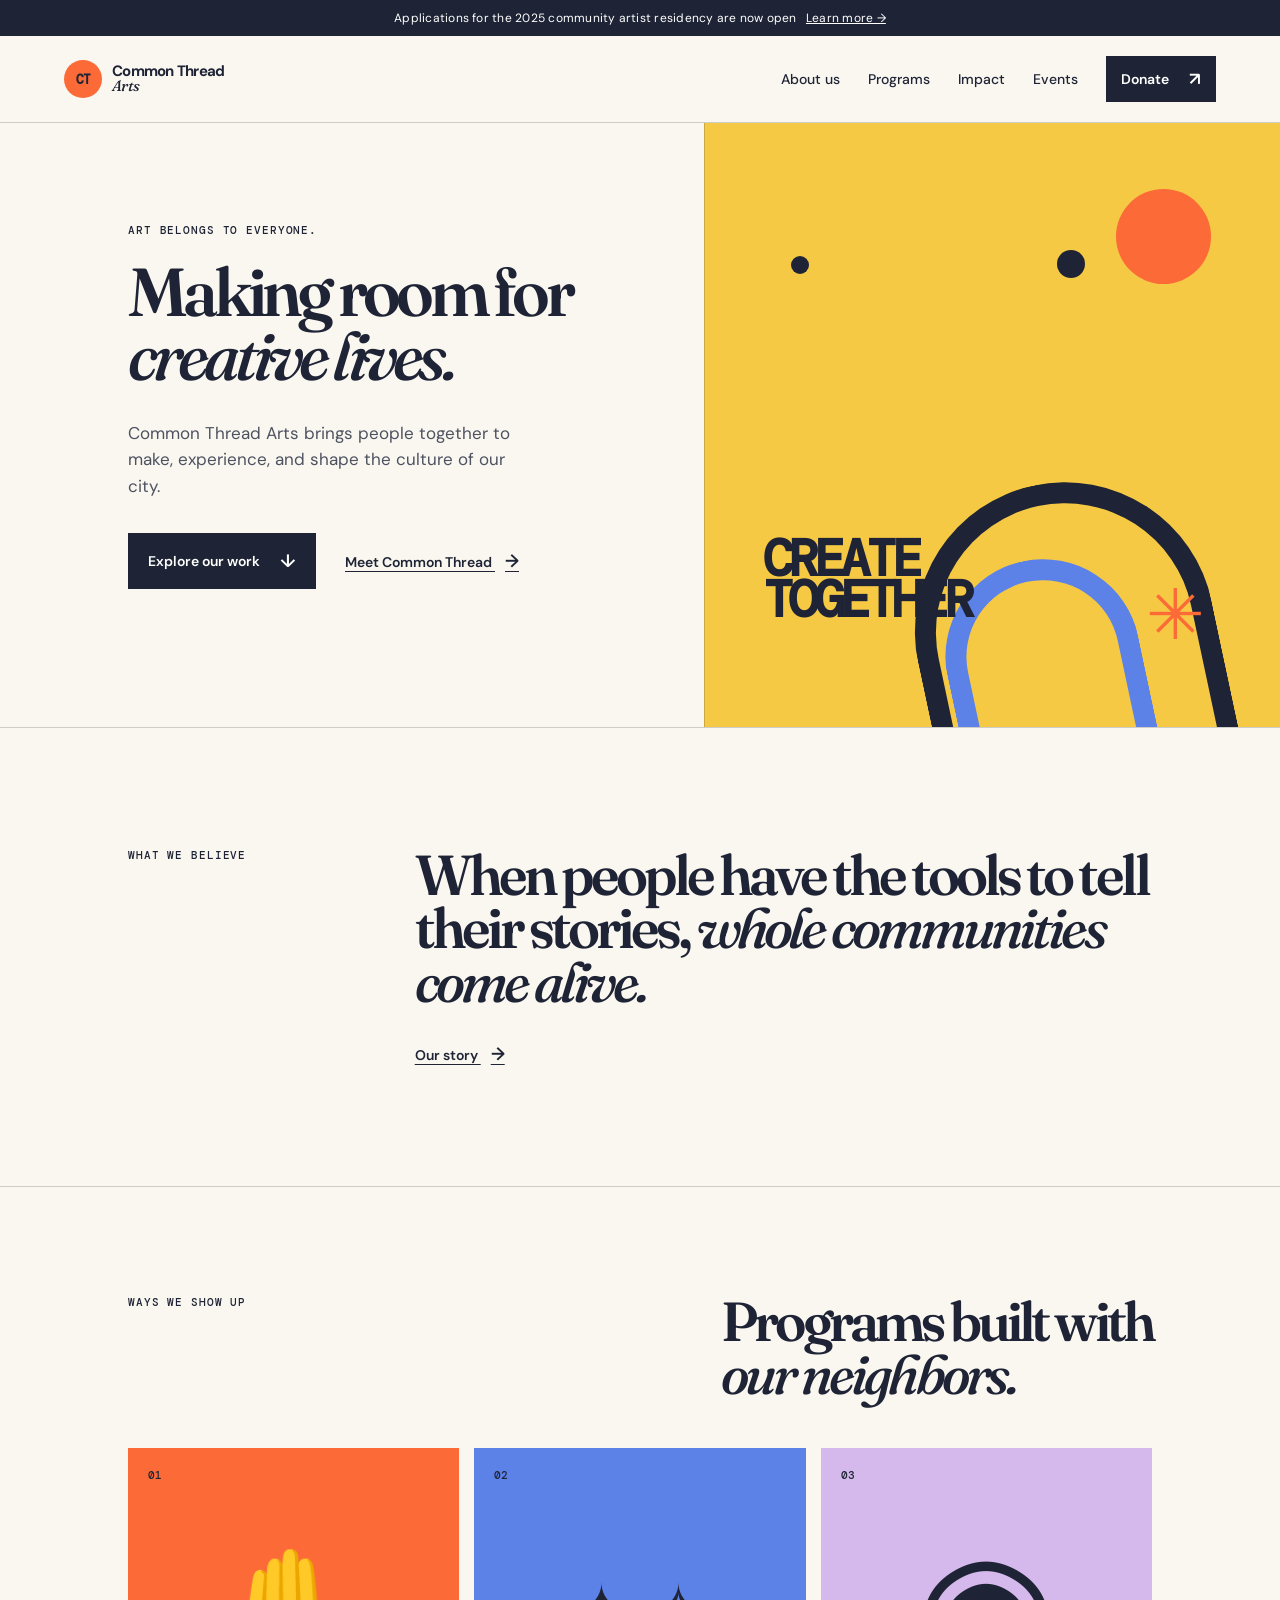
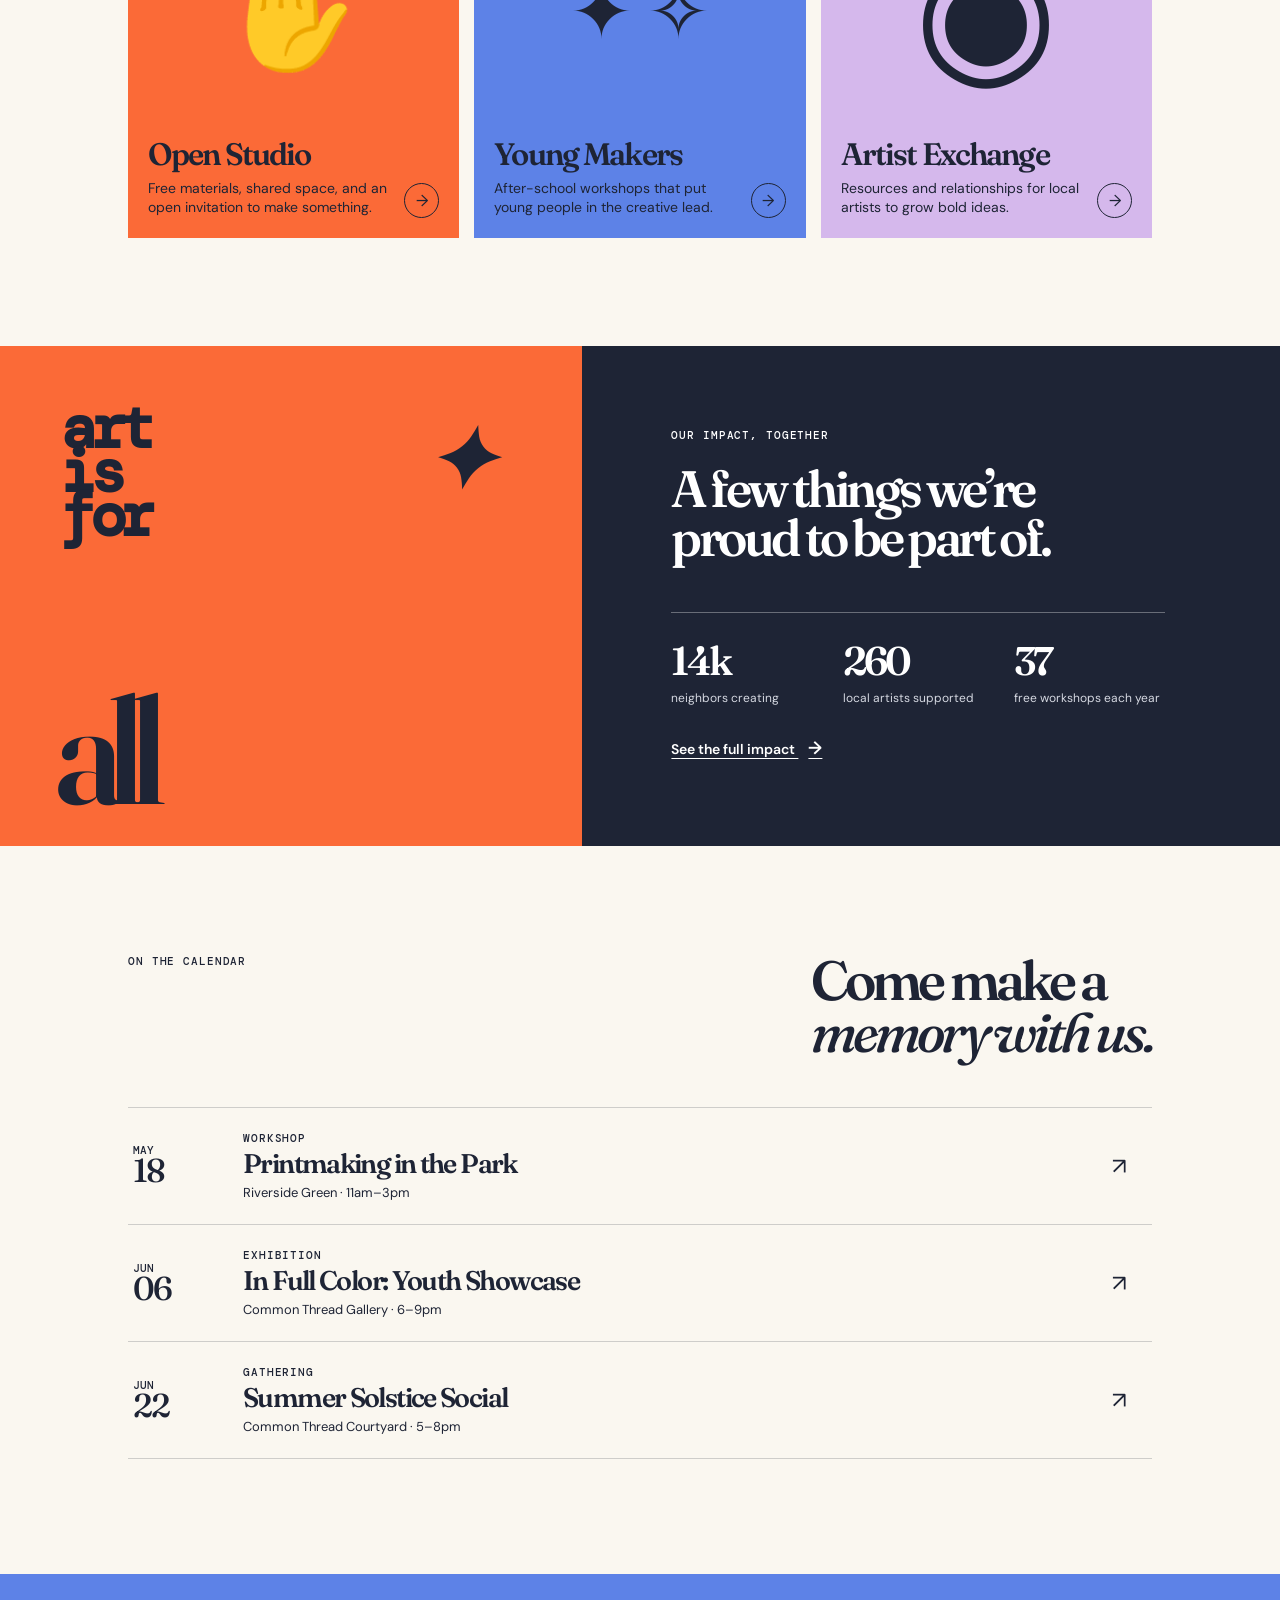
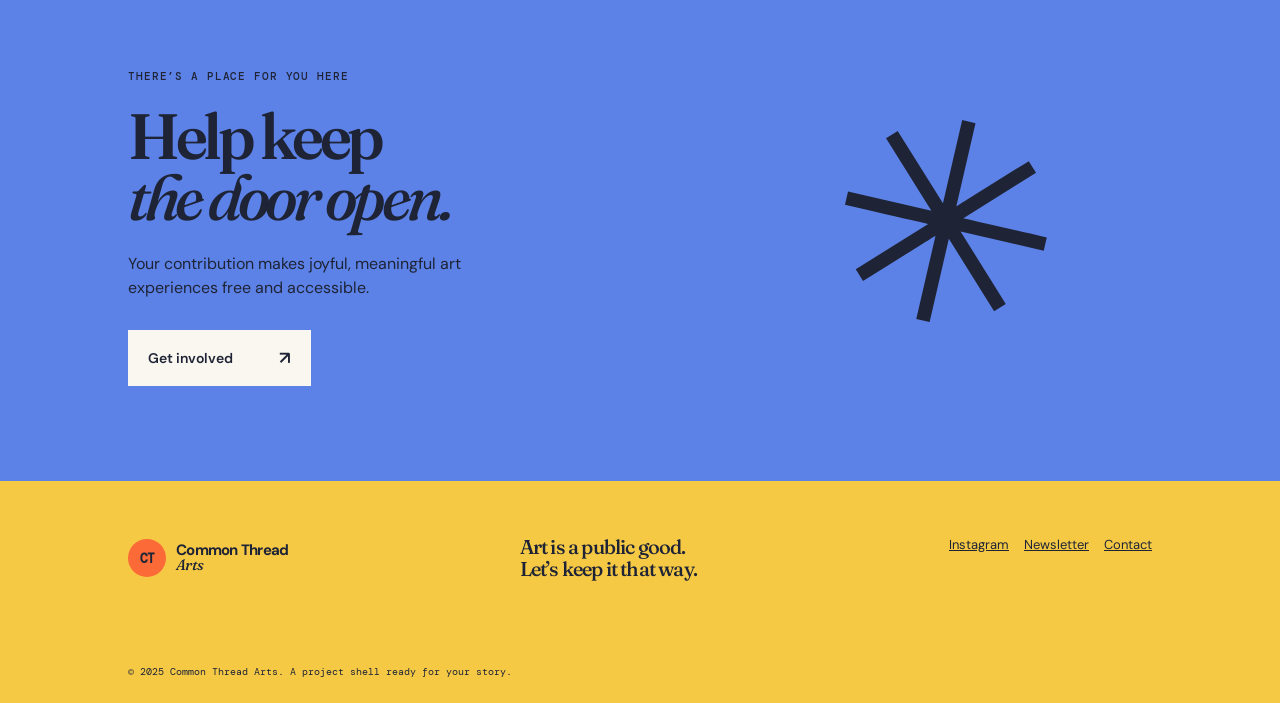
==== index.html @ 8fe5d572 "Add files via upload" ====
<!doctype html>
<html lang="en">
  <head>
    <meta charset="UTF-8" />
    <meta name="viewport" content="width=device-width, initial-scale=1.0" />
    <title>Common Thread Arts — Community in Color</title>
    <meta name="description" content="A welcoming project shell for an arts nonprofit organization." />
    <link rel="preconnect" href="https://fonts.googleapis.com" />
    <link rel="preconnect" href="https://fonts.gstatic.com" crossorigin />
    <link href="https://fonts.googleapis.com/css2?family=DM+Mono:wght@400;500&family=DM+Sans:opsz,wght@9..40,400;9..40,500;9..40,600;9..40,700&family=Fraunces:opsz,wght@9..144,500;9..144,600;9..144,700&display=swap" rel="stylesheet" />
    <link rel="stylesheet" href="styles.css" />
  </head>
  <body>
    <div class="announcement">Applications for the 2025 community artist residency are now open <a href="#get-involved">Learn more →</a></div>
    <header class="site-header">
      <a class="brand" href="#top" aria-label="Common Thread Arts home"><span class="brand-mark">CT</span><span>Common Thread<br /><i>Arts</i></span></a>
      <button class="menu-toggle" aria-label="Open navigation" aria-expanded="false">Menu <span>+</span></button>
      <nav aria-label="Primary navigation">
        <a href="#about">About us</a><a href="#programs">Programs</a><a href="#impact">Impact</a><a href="#events">Events</a>
        <a class="button button-small" href="#get-involved">Donate <span>↗</span></a>
      </nav>
    </header>

    <main id="top">
      <section class="hero">
        <div class="hero-copy">
          <p class="eyebrow">Art belongs to everyone.</p>
          <h1>Making room for<br /><em>creative lives.</em></h1>
          <p class="lede">Common Thread Arts brings people together to make, experience, and shape the culture of our city.</p>
          <div class="hero-actions"><a class="button" href="#programs">Explore our work <span>↓</span></a><a class="text-link" href="#about">Meet Common Thread <span>→</span></a></div>
        </div>
        <div class="hero-art" aria-label="Abstract colorful artwork">
          <div class="sun"></div><div class="arch arch-one"></div><div class="arch arch-two"></div><div class="dot dot-one"></div><div class="dot dot-two"></div><div class="scribble">✳</div>
          <p>CREATE<br />TOGETHER</p>
        </div>
      </section>

      <section class="intro" id="about">
        <p class="eyebrow">What we believe</p>
        <div><h2>When people have the tools to tell their stories, <em>whole communities come alive.</em></h2><a class="text-link" href="#get-involved">Our story <span>→</span></a></div>
      </section>

      <section class="programs" id="programs">
        <div class="section-heading"><p class="eyebrow">Ways we show up</p><h2>Programs built with<br /><em>our neighbors.</em></h2></div>
        <div class="program-grid">
          <article class="program-card orange"><p class="number">01</p><div class="card-illustration hands">✋</div><h3>Open Studio</h3><p>Free materials, shared space, and an open invitation to make something.</p><a href="#get-involved" aria-label="Learn about Open Studio">→</a></article>
          <article class="program-card blue"><p class="number">02</p><div class="card-illustration stars">✦ ✧</div><h3>Young Makers</h3><p>After-school workshops that put young people in the creative lead.</p><a href="#get-involved" aria-label="Learn about Young Makers">→</a></article>
          <article class="program-card lilac"><p class="number">03</p><div class="card-illustration radio">◉</div><h3>Artist Exchange</h3><p>Resources and relationships for local artists to grow bold ideas.</p><a href="#get-involved" aria-label="Learn about Artist Exchange">→</a></article>
        </div>
      </section>

      <section class="impact" id="impact">
        <div class="impact-art"><span>art<br />is<br />for</span><strong>all</strong><i>✦</i></div>
        <div class="impact-copy"><p class="eyebrow">Our impact, together</p><h2>A few things we’re proud to be part of.</h2><div class="stats"><div><strong>14k</strong><span>neighbors creating</span></div><div><strong>260</strong><span>local artists supported</span></div><div><strong>37</strong><span>free workshops each year</span></div></div><a class="text-link" href="#get-involved">See the full impact <span>→</span></a></div>
      </section>

      <section class="events" id="events">
        <div class="section-heading"><p class="eyebrow">On the calendar</p><h2>Come make a<br /><em>memory with us.</em></h2></div>
        <div class="event-list">
          <a href="#get-involved" class="event"><span class="date">MAY<br /><b>18</b></span><div><p class="tag">WORKSHOP</p><h3>Printmaking in the Park</h3><p>Riverside Green · 11am–3pm</p></div><span class="arrow">↗</span></a>
          <a href="#get-involved" class="event"><span class="date">JUN<br /><b>06</b></span><div><p class="tag">EXHIBITION</p><h3>In Full Color: Youth Showcase</h3><p>Common Thread Gallery · 6–9pm</p></div><span class="arrow">↗</span></a>
          <a href="#get-involved" class="event"><span class="date">JUN<br /><b>22</b></span><div><p class="tag">GATHERING</p><h3>Summer Solstice Social</h3><p>Common Thread Courtyard · 5–8pm</p></div><span class="arrow">↗</span></a>
        </div>
      </section>

      <section class="cta" id="get-involved"><div><p class="eyebrow">There’s a place for you here</p><h2>Help keep<br /><em>the door open.</em></h2><p>Your contribution makes joyful, meaningful art experiences free and accessible.</p><a class="button button-light" href="mailto:hello@commonthreadarts.org">Get involved <span>↗</span></a></div><div class="cta-star">✳</div></section>
    </main>
    <footer><a class="brand" href="#top"><span class="brand-mark">CT</span><span>Common Thread<br /><i>Arts</i></span></a><p>Art is a public good. Let’s keep it that way.</p><div><a href="#top">Instagram</a><a href="#top">Newsletter</a><a href="#top">Contact</a></div><small>© 2025 Common Thread Arts. A project shell ready for your story.</small></footer>
    <script src="script.js"></script>
  </body>
</html>
---- styles.css ----
:root{--ink:#1e2435;--paper:#faf7f0;--orange:#fb6a37;--blue:#5d82e7;--yellow:#f6c945;--lilac:#d5b8ec;--line:#1e243533}*{box-sizing:border-box}html{scroll-behavior:smooth}body{margin:0;background:var(--paper);color:var(--ink);font-family:"DM Sans",sans-serif}a{color:inherit;text-decoration:none}.announcement{background:var(--ink);color:#fff;text-align:center;font-size:12px;padding:10px 20px;letter-spacing:.02em}.announcement a{text-decoration:underline;margin-left:6px}.site-header{height:87px;display:flex;align-items:center;justify-content:space-between;padding:0 5vw;border-bottom:1px solid var(--line)}.brand{display:flex;align-items:center;gap:10px;font-weight:700;font-size:15px;line-height:.88;letter-spacing:-.05em}.brand i{font-family:Fraunces,serif;font-weight:500}.brand-mark{display:grid;place-items:center;width:38px;height:38px;border-radius:50%;background:var(--orange);font:600 13px "DM Mono",monospace;letter-spacing:-.1em}nav{display:flex;gap:28px;align-items:center;font-size:14px;font-weight:500}nav>a:not(.button):hover,.text-link:hover{text-decoration:underline}.button{display:inline-flex;gap:20px;align-items:center;justify-content:space-between;background:var(--ink);color:white;padding:16px 20px;font-weight:600;font-size:14px;min-width:183px}.button span{font-size:18px}.button-small{padding:11px 15px;min-width:105px}.menu-toggle{display:none;background:none;border:0;font:600 14px "DM Sans";color:var(--ink)}.hero{min-height:605px;display:grid;grid-template-columns:1.1fr .9fr;border-bottom:1px solid var(--line)}.hero-copy{padding:100px 8vw 70px 10vw}.eyebrow,.tag{font:500 11px "DM Mono",monospace;text-transform:uppercase;letter-spacing:.08em;margin:0 0 23px}.hero h1,.intro h2,.section-heading h2,.impact h2,.cta h2{font:600 clamp(45px,5.3vw,78px)/.95 Fraunces,serif;letter-spacing:-.07em;margin:0}.hero h1 em,.intro h2 em,.section-heading h2 em,.cta h2 em{font-weight:500}.lede{max-width:410px;margin:31px 0;color:#4d5260;line-height:1.55;font-size:17px}.hero-actions{display:flex;align-items:center;gap:29px;margin-top:34px}.text-link{font-weight:600;font-size:14px;text-decoration:underline;text-underline-offset:4px}.text-link span{margin-left:10px;font-size:18px}.hero-art{position:relative;overflow:hidden;background:var(--yellow);min-height:450px;border-left:1px solid var(--line)}.hero-art p{position:absolute;z-index:3;bottom:55px;left:10%;font:600 clamp(30px,4vw,56px)/.8 "DM Mono";letter-spacing:-.1em}.sun{position:absolute;right:12%;top:11%;width:95px;height:95px;background:var(--orange);border-radius:50%}.arch{position:absolute;border:21px solid var(--ink);border-bottom:0;border-radius:500px 500px 0 0}.arch-one{width:300px;height:320px;bottom:-75px;right:11%;transform:rotate(-12deg)}.arch-two{width:195px;height:210px;bottom:-42px;right:24%;border-color:var(--blue);transform:rotate(-12deg)}.dot{position:absolute;border-radius:50%;background:var(--ink)}.dot-one{width:28px;height:28px;right:34%;top:21%}.dot-two{width:18px;height:18px;left:15%;top:22%}.scribble{position:absolute;right:13%;bottom:11%;font-size:70px;color:var(--orange)}.intro{display:grid;grid-template-columns:28% 1fr;padding:120px 10vw;border-bottom:1px solid var(--line)}.intro h2{font-size:clamp(34px,4.4vw,61px);max-width:850px}.intro .text-link{display:inline-block;margin-top:34px}.programs,.events{padding:108px 10vw}.section-heading{display:flex;justify-content:space-between;align-items:flex-start;margin-bottom:48px}.section-heading h2{font-size:clamp(37px,4.3vw,61px)}.program-grid{display:grid;grid-template-columns:repeat(3,1fr);gap:15px}.program-card{min-height:390px;padding:20px;position:relative;display:flex;flex-direction:column}.program-card.orange{background:var(--orange)}.program-card.blue{background:var(--blue)}.program-card.lilac{background:var(--lilac)}.number{font:500 11px "DM Mono";margin:0}.card-illustration{text-align:center;flex:1;display:grid;place-items:center;font-size:112px}.stars{font:500 75px Fraunces}.radio{font-size:165px}.program-card h3{font:600 31px/.9 Fraunces;margin:0 0 10px;letter-spacing:-.06em}.program-card>p:not(.number){font-size:14px;max-width:250px;line-height:1.4;margin:0}.program-card>a{position:absolute;right:20px;bottom:20px;border:1px solid currentColor;border-radius:50%;width:35px;height:35px;display:grid;place-items:center}.impact{background:var(--ink);color:#fff;display:grid;grid-template-columns:1fr 1.2fr}.impact-art{min-height:500px;background:var(--orange);position:relative;color:var(--ink);font:600 61px/.72 "DM Mono";letter-spacing:-.12em;padding:60px}.impact-art strong{font:600 150px/.7 Fraunces;position:absolute;bottom:44px;left:55px;letter-spacing:-.11em}.impact-art i{position:absolute;right:16%;top:17%;font-size:85px}.impact-copy{padding:82px 9vw 50px 7vw}.impact h2{font-size:clamp(36px,4vw,55px);max-width:500px}.stats{display:grid;grid-template-columns:repeat(3,1fr);gap:20px;border-top:1px solid #ffffff55;margin:50px 0 30px;padding-top:23px}.stats strong{display:block;font:600 40px Fraunces;letter-spacing:-.07em}.stats span{font-size:12px;line-height:1.2;display:block;margin-top:6px;color:#d5d8e1}.events{padding-bottom:115px}.event-list{border-top:1px solid var(--line)}.event{display:grid;grid-template-columns:110px 1fr 35px;align-items:center;border-bottom:1px solid var(--line);padding:23px 5px;transition:padding .2s,background .2s}.event:hover{padding-left:15px;background:#f3eee2}.date{font:500 11px/1 "DM Mono"}.date b{font:500 33px/.9 Fraunces;letter-spacing:-.06em}.event .tag{margin:0 0 7px}.event h3{font:600 27px/.9 Fraunces;margin:0;letter-spacing:-.06em}.event div>p:last-child{font-size:13px;margin:8px 0 0}.arrow{font-size:23px}.cta{background:var(--blue);display:flex;justify-content:space-between;overflow:hidden;padding:95px 10vw;color:var(--ink);min-height:460px}.cta h2{font-size:clamp(50px,5vw,72px)}.cta div>p:not(.eyebrow){max-width:370px;margin:24px 0 30px;line-height:1.5}.button-light{background:var(--paper);color:var(--ink)}.cta-star{align-self:center;font-size:min(24vw,280px);line-height:.5;transform:rotate(13deg);margin-right:7vw}footer{padding:55px 10vw 25px;background:var(--yellow);display:grid;grid-template-columns:1.2fr 1fr 1fr;gap:30px}footer p{margin:0;max-width:180px;line-height:1.3;font:500 20px/1.1 Fraunces;letter-spacing:-.04em}footer div{display:flex;gap:15px;align-items:flex-start;justify-content:flex-end;font-size:13px;text-decoration:underline}footer small{grid-column:1/-1;padding-top:55px;font:400 10px "DM Mono"}
@media(max-width:760px){.site-header{height:70px;padding:0 6vw}.menu-toggle{display:block}nav{display:none;position:absolute;z-index:10;top:103px;left:0;right:0;background:var(--paper);padding:24px 6vw;border-bottom:1px solid var(--line);flex-direction:column;align-items:flex-start}nav.open{display:flex}.hero{grid-template-columns:1fr}.hero-copy{padding:70px 8vw 55px}.hero-art{border-left:0;border-top:1px solid var(--line);min-height:330px}.intro{grid-template-columns:1fr;padding:75px 8vw;gap:25px}.programs,.events{padding:70px 6vw}.section-heading{display:block}.section-heading .eyebrow{margin-bottom:18px}.program-grid{grid-template-columns:1fr}.program-card{min-height:330px}.impact{grid-template-columns:1fr}.impact-art{min-height:310px;padding:42px}.impact-copy{padding:65px 8vw}.stats{gap:12px}.stats strong{font-size:34px}.events{padding-bottom:75px}.event{grid-template-columns:68px 1fr 20px}.event h3{font-size:22px}.cta{padding:75px 8vw;min-height:400px}.cta-star{position:absolute;right:-20px;opacity:.35}.cta>div:first-child{z-index:1}footer{padding:45px 8vw 20px;grid-template-columns:1fr}footer div{justify-content:flex-start}footer small{padding-top:30px}.announcement{font-size:10px}}
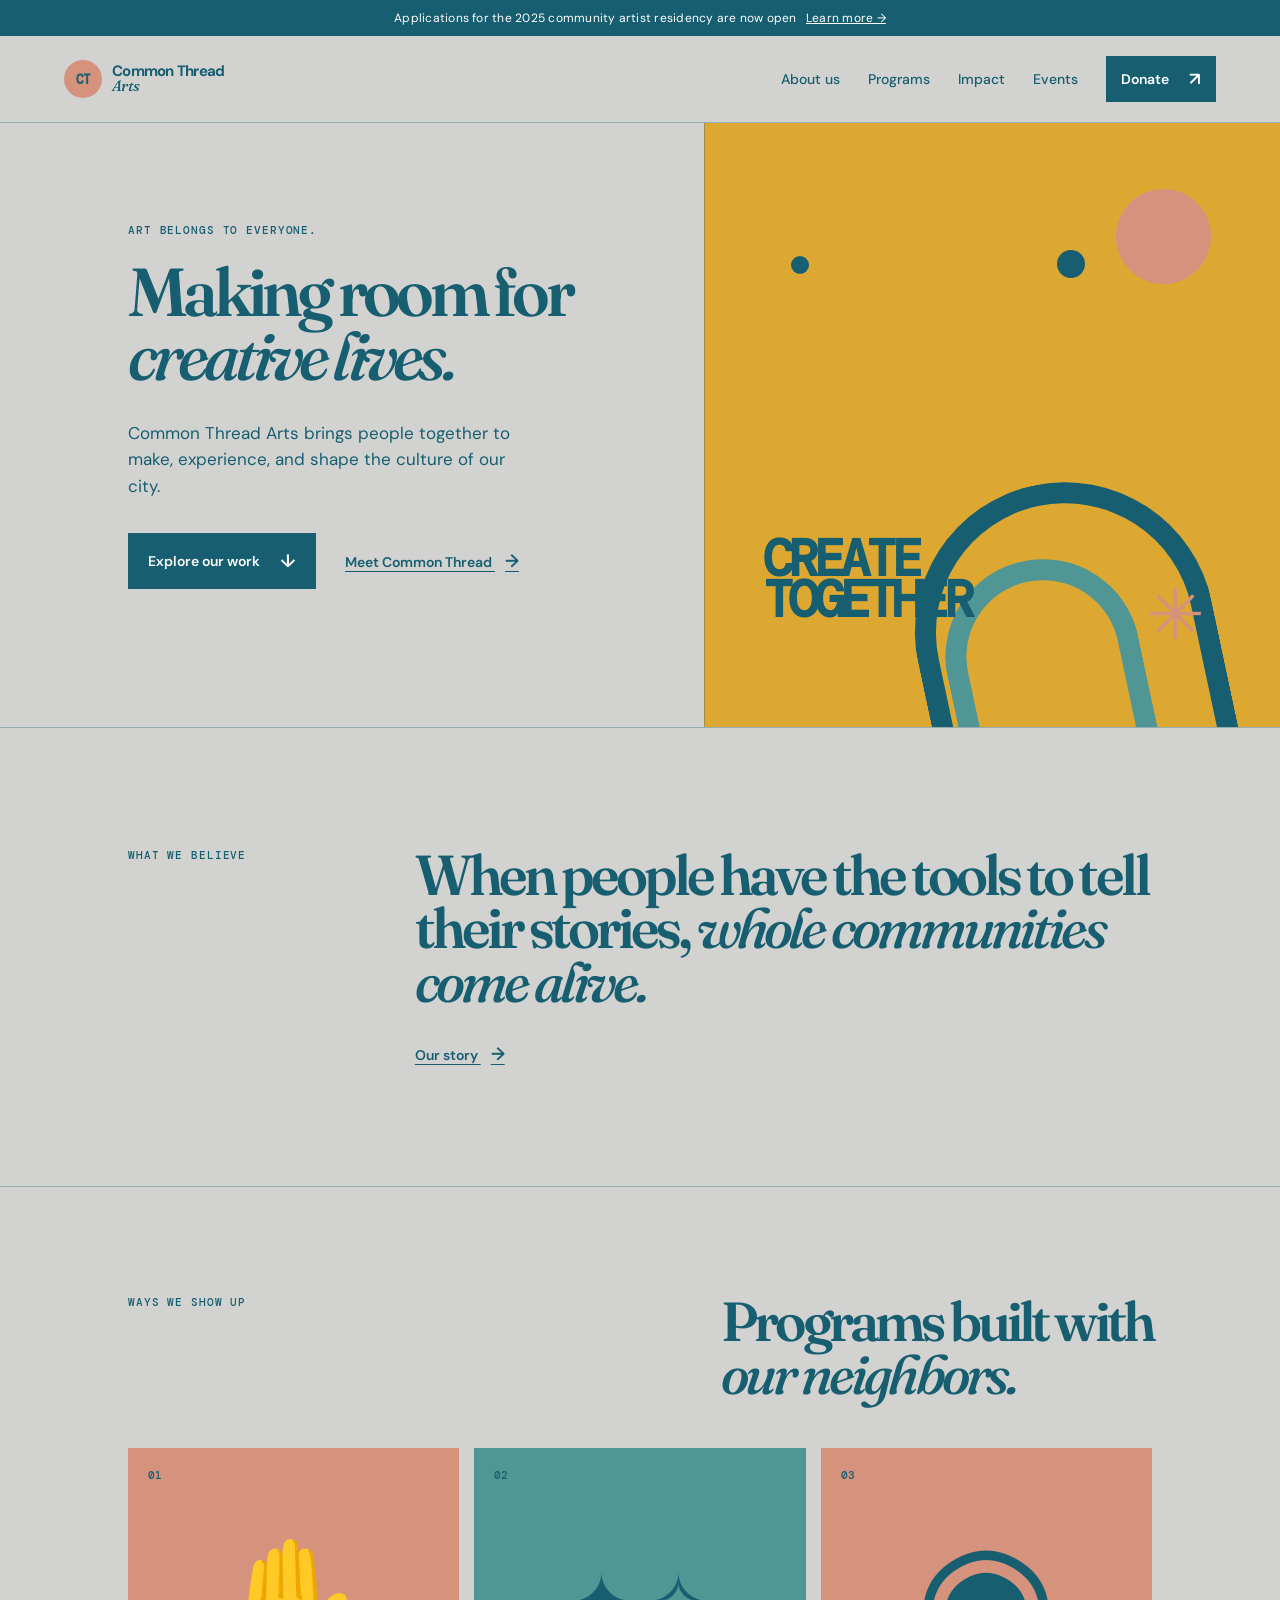
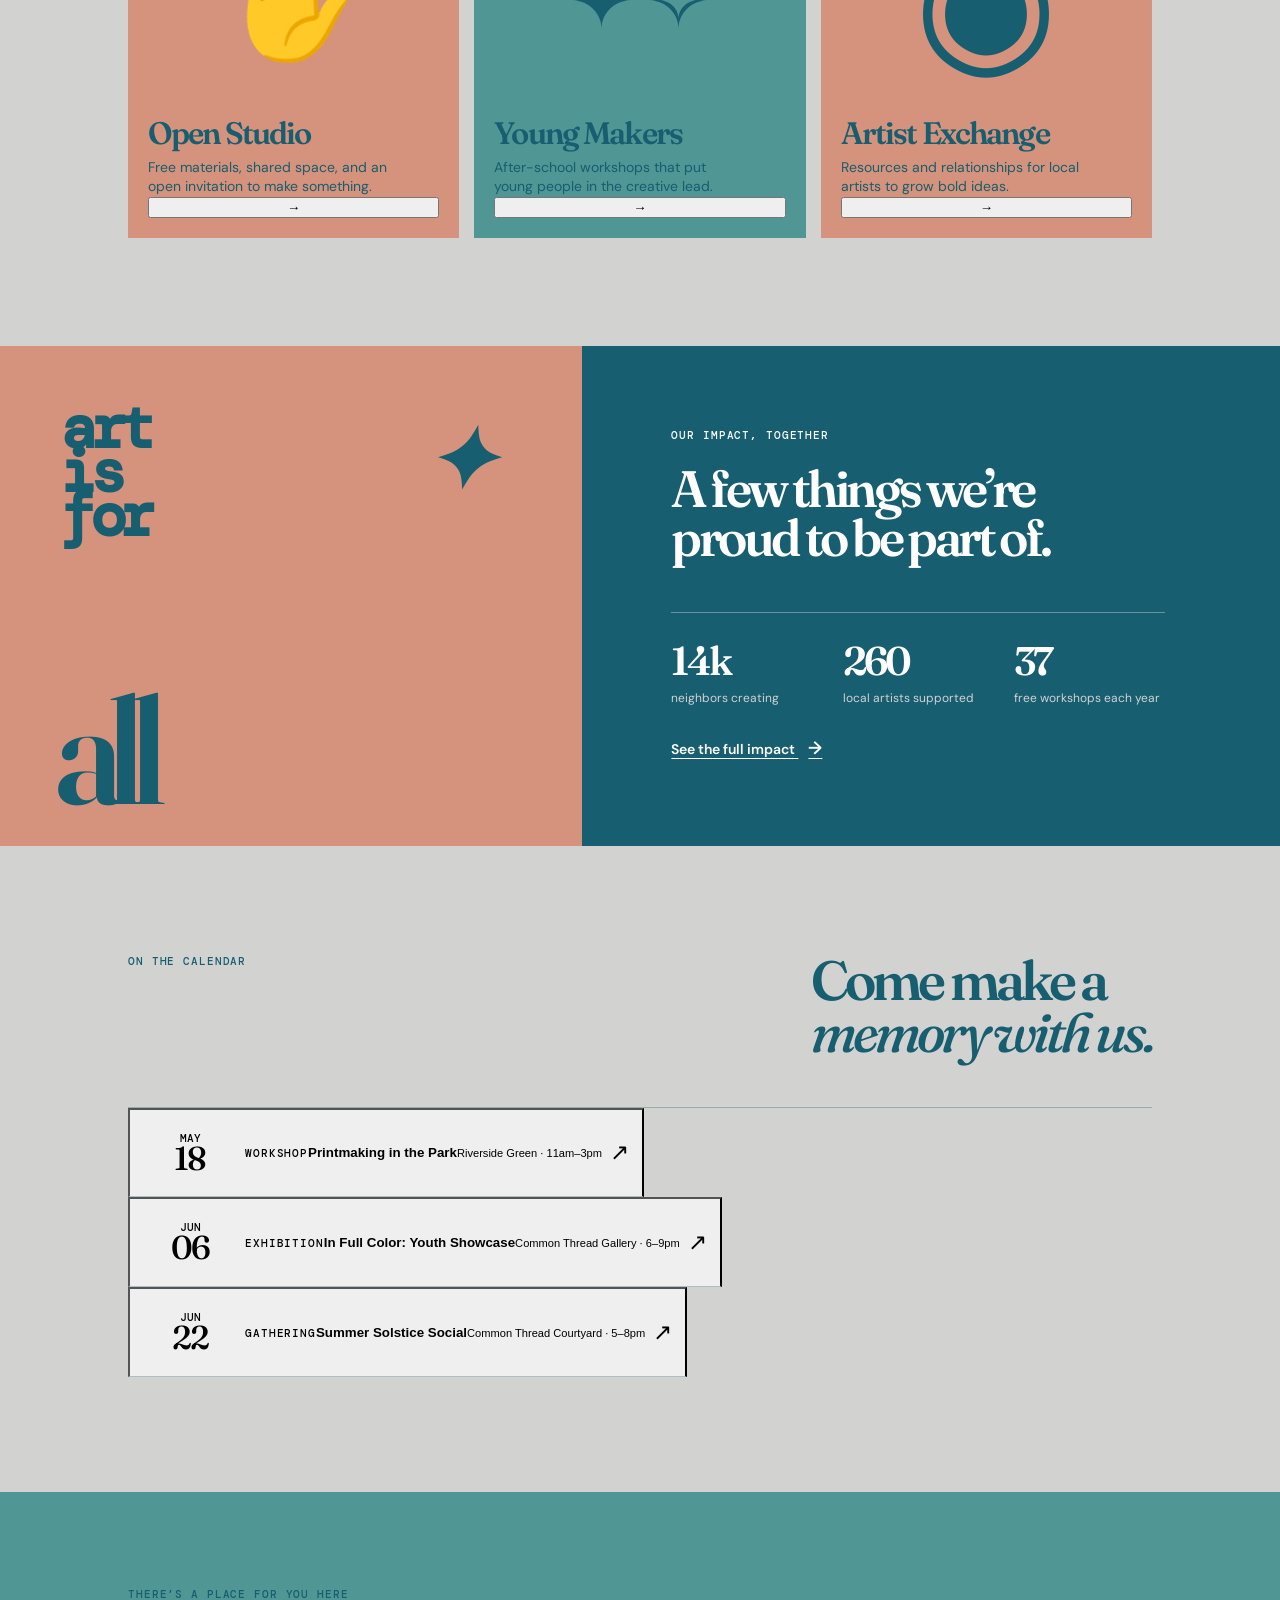
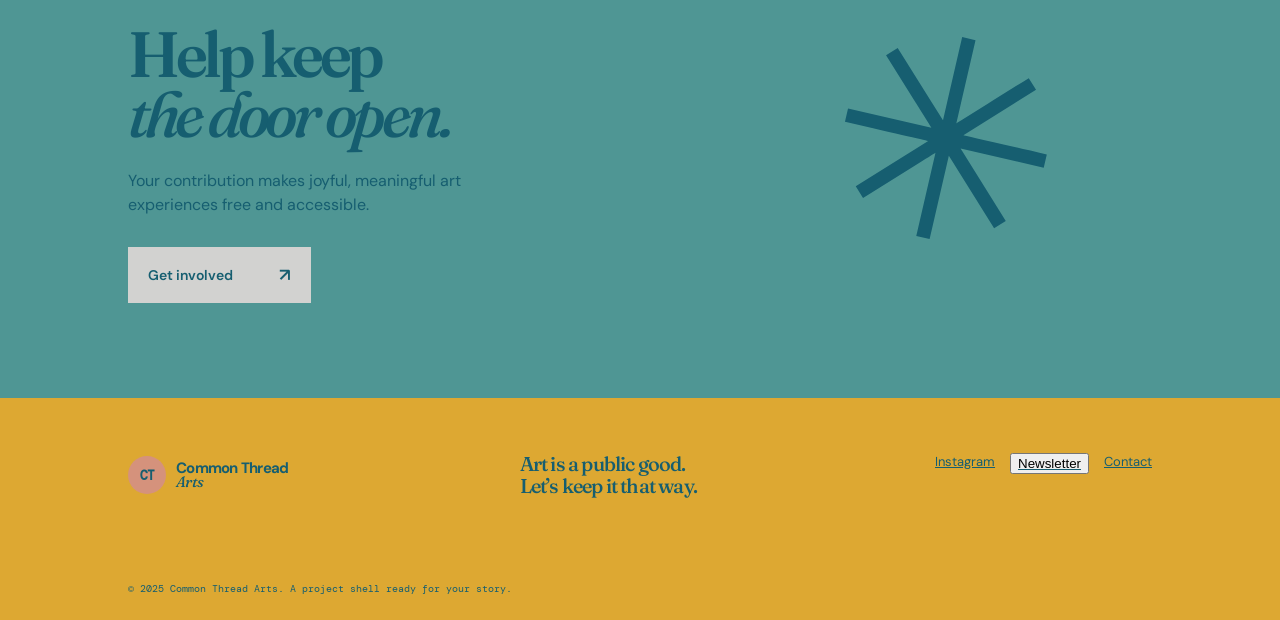
==== commit db444218: "Add modern.css and update program cards with buttons Added modern.css stylesheet and updated program" ====
--- a/index.html
+++ b/index.html
@@ -9,6 +9,7 @@
     <link rel="preconnect" href="https://fonts.gstatic.com" crossorigin />
     <link href="https://fonts.googleapis.com/css2?family=DM+Mono:wght@400;500&family=DM+Sans:opsz,wght@9..40,400;9..40,500;9..40,600;9..40,700&family=Fraunces:opsz,wght@9..144,500;9..144,600;9..144,700&display=swap" rel="stylesheet" />
     <link rel="stylesheet" href="styles.css" />
+    <link rel="stylesheet" href="modern.css" />
   </head>
   <body>
     <div class="announcement">Applications for the 2025 community artist residency are now open <a href="#get-involved">Learn more →</a></div>
@@ -16,7 +17,7 @@
       <a class="brand" href="#top" aria-label="Common Thread Arts home"><span class="brand-mark">CT</span><span>Common Thread<br /><i>Arts</i></span></a>
       <button class="menu-toggle" aria-label="Open navigation" aria-expanded="false">Menu <span>+</span></button>
       <nav aria-label="Primary navigation">
-        <a href="#about">About us</a><a href="#programs">Programs</a><a href="#impact">Impact</a><a href="#events">Events</a>
+        <a href="about.html">About us</a><a href="#programs">Programs</a><a href="#impact">Impact</a><a href="#events">Events</a>
         <a class="button button-small" href="#get-involved">Donate <span>↗</span></a>
       </nav>
     </header>
@@ -43,9 +44,9 @@
       <section class="programs" id="programs">
         <div class="section-heading"><p class="eyebrow">Ways we show up</p><h2>Programs built with<br /><em>our neighbors.</em></h2></div>
         <div class="program-grid">
-          <article class="program-card orange"><p class="number">01</p><div class="card-illustration hands">✋</div><h3>Open Studio</h3><p>Free materials, shared space, and an open invitation to make something.</p><a href="#get-involved" aria-label="Learn about Open Studio">→</a></article>
-          <article class="program-card blue"><p class="number">02</p><div class="card-illustration stars">✦ ✧</div><h3>Young Makers</h3><p>After-school workshops that put young people in the creative lead.</p><a href="#get-involved" aria-label="Learn about Young Makers">→</a></article>
-          <article class="program-card lilac"><p class="number">03</p><div class="card-illustration radio">◉</div><h3>Artist Exchange</h3><p>Resources and relationships for local artists to grow bold ideas.</p><a href="#get-involved" aria-label="Learn about Artist Exchange">→</a></article>
+          <article class="program-card orange"><p class="number">01</p><div class="card-illustration hands">✋</div><h3>Open Studio</h3><p>Free materials, shared space, and an open invitation to make something.</p><button class="round-action" data-dialog-title="Open Studio" data-dialog-copy="Drop in, use the materials, and make something alongside your neighbors. Contact us to find the next open studio session." aria-label="Learn about Open Studio">→</button></article>
+          <article class="program-card blue"><p class="number">02</p><div class="card-illustration stars">✦ ✧</div><h3>Young Makers</h3><p>After-school workshops that put young people in the creative lead.</p><button class="round-action" data-dialog-title="Young Makers" data-dialog-copy="Young Makers is an after-school creative space where young people explore new tools, ideas, and ways to share their point of view." aria-label="Learn about Young Makers">→</button></article>
+          <article class="program-card lilac"><p class="number">03</p><div class="card-illustration radio">◉</div><h3>Artist Exchange</h3><p>Resources and relationships for local artists to grow bold ideas.</p><button class="round-action" data-dialog-title="Artist Exchange" data-dialog-copy="Artist Exchange connects local makers with resources, mentorship, and an encouraging community for their next big idea." aria-label="Learn about Artist Exchange">→</button></article>
         </div>
       </section>
 
@@ -57,15 +58,17 @@
       <section class="events" id="events">
         <div class="section-heading"><p class="eyebrow">On the calendar</p><h2>Come make a<br /><em>memory with us.</em></h2></div>
         <div class="event-list">
-          <a href="#get-involved" class="event"><span class="date">MAY<br /><b>18</b></span><div><p class="tag">WORKSHOP</p><h3>Printmaking in the Park</h3><p>Riverside Green · 11am–3pm</p></div><span class="arrow">↗</span></a>
-          <a href="#get-involved" class="event"><span class="date">JUN<br /><b>06</b></span><div><p class="tag">EXHIBITION</p><h3>In Full Color: Youth Showcase</h3><p>Common Thread Gallery · 6–9pm</p></div><span class="arrow">↗</span></a>
-          <a href="#get-involved" class="event"><span class="date">JUN<br /><b>22</b></span><div><p class="tag">GATHERING</p><h3>Summer Solstice Social</h3><p>Common Thread Courtyard · 5–8pm</p></div><span class="arrow">↗</span></a>
+          <button class="event" data-dialog-title="Printmaking in the Park" data-dialog-copy="Join us at Riverside Green, 11am–3pm. No experience is needed and all materials are supplied."><span class="date">MAY<br /><b>18</b></span><span><span class="tag">WORKSHOP</span><strong>Printmaking in the Park</strong><small>Riverside Green · 11am–3pm</small></span><span class="arrow">↗</span></button>
+          <button class="event" data-dialog-title="In Full Color: Youth Showcase" data-dialog-copy="Celebrate the imagination of young local artists at Common Thread Gallery, 6–9pm."><span class="date">JUN<br /><b>06</b></span><span><span class="tag">EXHIBITION</span><strong>In Full Color: Youth Showcase</strong><small>Common Thread Gallery · 6–9pm</small></span><span class="arrow">↗</span></button>
+          <button class="event" data-dialog-title="Summer Solstice Social" data-dialog-copy="Gather with artists, neighbors, and friends in the Common Thread Courtyard from 5–8pm."><span class="date">JUN<br /><b>22</b></span><span><span class="tag">GATHERING</span><strong>Summer Solstice Social</strong><small>Common Thread Courtyard · 5–8pm</small></span><span class="arrow">↗</span></button>
         </div>
       </section>
 
       <section class="cta" id="get-involved"><div><p class="eyebrow">There’s a place for you here</p><h2>Help keep<br /><em>the door open.</em></h2><p>Your contribution makes joyful, meaningful art experiences free and accessible.</p><a class="button button-light" href="mailto:hello@commonthreadarts.org">Get involved <span>↗</span></a></div><div class="cta-star">✳</div></section>
     </main>
-    <footer><a class="brand" href="#top"><span class="brand-mark">CT</span><span>Common Thread<br /><i>Arts</i></span></a><p>Art is a public good. Let’s keep it that way.</p><div><a href="#top">Instagram</a><a href="#top">Newsletter</a><a href="#top">Contact</a></div><small>© 2025 Common Thread Arts. A project shell ready for your story.</small></footer>
+    <footer><a class="brand" href="#top"><span class="brand-mark">CT</span><span>Common Thread<br /><i>Arts</i></span></a><p>Art is a public good. Let’s keep it that way.</p><div><a href="https://instagram.com" target="_blank" rel="noreferrer">Instagram</a><button class="footer-link" data-newsletter>Newsletter</button><a href="mailto:hello@commonthreadarts.org">Contact</a></div><small>© 2025 Common Thread Arts. A project shell ready for your story.</small></footer>
+    <dialog class="info-dialog" aria-labelledby="dialog-title"><button class="dialog-close" aria-label="Close">×</button><p class="eyebrow">Common Thread Arts</p><h2 id="dialog-title"></h2><p id="dialog-copy"></p><a class="button" href="mailto:hello@commonthreadarts.org">Contact us <span>↗</span></a></dialog>
+    <dialog class="info-dialog newsletter-dialog" aria-labelledby="newsletter-title"><button class="dialog-close" aria-label="Close">×</button><p class="eyebrow">Stay in the loop</p><h2 id="newsletter-title">Make more with us.</h2><p>Get upcoming workshops, events, and community stories in your inbox.</p><form class="newsletter-form"><label for="email">Email address</label><input id="email" type="email" placeholder="you@email.com" required /><button class="button" type="submit">Sign me up <span>→</span></button></form><p class="form-success" hidden>Thank you — you’re on the list!</p></dialog>
     <script src="script.js"></script>
   </body>
 </html>
--- a/styles.css
+++ b/styles.css
@@ -1,2 +1,12 @@
 :root{--ink:#1e2435;--paper:#faf7f0;--orange:#fb6a37;--blue:#5d82e7;--yellow:#f6c945;--lilac:#d5b8ec;--line:#1e243533}*{box-sizing:border-box}html{scroll-behavior:smooth}body{margin:0;background:var(--paper);color:var(--ink);font-family:"DM Sans",sans-serif}a{color:inherit;text-decoration:none}.announcement{background:var(--ink);color:#fff;text-align:center;font-size:12px;padding:10px 20px;letter-spacing:.02em}.announcement a{text-decoration:underline;margin-left:6px}.site-header{height:87px;display:flex;align-items:center;justify-content:space-between;padding:0 5vw;border-bottom:1px solid var(--line)}.brand{display:flex;align-items:center;gap:10px;font-weight:700;font-size:15px;line-height:.88;letter-spacing:-.05em}.brand i{font-family:Fraunces,serif;font-weight:500}.brand-mark{display:grid;place-items:center;width:38px;height:38px;border-radius:50%;background:var(--orange);font:600 13px "DM Mono",monospace;letter-spacing:-.1em}nav{display:flex;gap:28px;align-items:center;font-size:14px;font-weight:500}nav>a:not(.button):hover,.text-link:hover{text-decoration:underline}.button{display:inline-flex;gap:20px;align-items:center;justify-content:space-between;background:var(--ink);color:white;padding:16px 20px;font-weight:600;font-size:14px;min-width:183px}.button span{font-size:18px}.button-small{padding:11px 15px;min-width:105px}.menu-toggle{display:none;background:none;border:0;font:600 14px "DM Sans";color:var(--ink)}.hero{min-height:605px;display:grid;grid-template-columns:1.1fr .9fr;border-bottom:1px solid var(--line)}.hero-copy{padding:100px 8vw 70px 10vw}.eyebrow,.tag{font:500 11px "DM Mono",monospace;text-transform:uppercase;letter-spacing:.08em;margin:0 0 23px}.hero h1,.intro h2,.section-heading h2,.impact h2,.cta h2{font:600 clamp(45px,5.3vw,78px)/.95 Fraunces,serif;letter-spacing:-.07em;margin:0}.hero h1 em,.intro h2 em,.section-heading h2 em,.cta h2 em{font-weight:500}.lede{max-width:410px;margin:31px 0;color:#4d5260;line-height:1.55;font-size:17px}.hero-actions{display:flex;align-items:center;gap:29px;margin-top:34px}.text-link{font-weight:600;font-size:14px;text-decoration:underline;text-underline-offset:4px}.text-link span{margin-left:10px;font-size:18px}.hero-art{position:relative;overflow:hidden;background:var(--yellow);min-height:450px;border-left:1px solid var(--line)}.hero-art p{position:absolute;z-index:3;bottom:55px;left:10%;font:600 clamp(30px,4vw,56px)/.8 "DM Mono";letter-spacing:-.1em}.sun{position:absolute;right:12%;top:11%;width:95px;height:95px;background:var(--orange);border-radius:50%}.arch{position:absolute;border:21px solid var(--ink);border-bottom:0;border-radius:500px 500px 0 0}.arch-one{width:300px;height:320px;bottom:-75px;right:11%;transform:rotate(-12deg)}.arch-two{width:195px;height:210px;bottom:-42px;right:24%;border-color:var(--blue);transform:rotate(-12deg)}.dot{position:absolute;border-radius:50%;background:var(--ink)}.dot-one{width:28px;height:28px;right:34%;top:21%}.dot-two{width:18px;height:18px;left:15%;top:22%}.scribble{position:absolute;right:13%;bottom:11%;font-size:70px;color:var(--orange)}.intro{display:grid;grid-template-columns:28% 1fr;padding:120px 10vw;border-bottom:1px solid var(--line)}.intro h2{font-size:clamp(34px,4.4vw,61px);max-width:850px}.intro .text-link{display:inline-block;margin-top:34px}.programs,.events{padding:108px 10vw}.section-heading{display:flex;justify-content:space-between;align-items:flex-start;margin-bottom:48px}.section-heading h2{font-size:clamp(37px,4.3vw,61px)}.program-grid{display:grid;grid-template-columns:repeat(3,1fr);gap:15px}.program-card{min-height:390px;padding:20px;position:relative;display:flex;flex-direction:column}.program-card.orange{background:var(--orange)}.program-card.blue{background:var(--blue)}.program-card.lilac{background:var(--lilac)}.number{font:500 11px "DM Mono";margin:0}.card-illustration{text-align:center;flex:1;display:grid;place-items:center;font-size:112px}.stars{font:500 75px Fraunces}.radio{font-size:165px}.program-card h3{font:600 31px/.9 Fraunces;margin:0 0 10px;letter-spacing:-.06em}.program-card>p:not(.number){font-size:14px;max-width:250px;line-height:1.4;margin:0}.program-card>a{position:absolute;right:20px;bottom:20px;border:1px solid currentColor;border-radius:50%;width:35px;height:35px;display:grid;place-items:center}.impact{background:var(--ink);color:#fff;display:grid;grid-template-columns:1fr 1.2fr}.impact-art{min-height:500px;background:var(--orange);position:relative;color:var(--ink);font:600 61px/.72 "DM Mono";letter-spacing:-.12em;padding:60px}.impact-art strong{font:600 150px/.7 Fraunces;position:absolute;bottom:44px;left:55px;letter-spacing:-.11em}.impact-art i{position:absolute;right:16%;top:17%;font-size:85px}.impact-copy{padding:82px 9vw 50px 7vw}.impact h2{font-size:clamp(36px,4vw,55px);max-width:500px}.stats{display:grid;grid-template-columns:repeat(3,1fr);gap:20px;border-top:1px solid #ffffff55;margin:50px 0 30px;padding-top:23px}.stats strong{display:block;font:600 40px Fraunces;letter-spacing:-.07em}.stats span{font-size:12px;line-height:1.2;display:block;margin-top:6px;color:#d5d8e1}.events{padding-bottom:115px}.event-list{border-top:1px solid var(--line)}.event{display:grid;grid-template-columns:110px 1fr 35px;align-items:center;border-bottom:1px solid var(--line);padding:23px 5px;transition:padding .2s,background .2s}.event:hover{padding-left:15px;background:#f3eee2}.date{font:500 11px/1 "DM Mono"}.date b{font:500 33px/.9 Fraunces;letter-spacing:-.06em}.event .tag{margin:0 0 7px}.event h3{font:600 27px/.9 Fraunces;margin:0;letter-spacing:-.06em}.event div>p:last-child{font-size:13px;margin:8px 0 0}.arrow{font-size:23px}.cta{background:var(--blue);display:flex;justify-content:space-between;overflow:hidden;padding:95px 10vw;color:var(--ink);min-height:460px}.cta h2{font-size:clamp(50px,5vw,72px)}.cta div>p:not(.eyebrow){max-width:370px;margin:24px 0 30px;line-height:1.5}.button-light{background:var(--paper);color:var(--ink)}.cta-star{align-self:center;font-size:min(24vw,280px);line-height:.5;transform:rotate(13deg);margin-right:7vw}footer{padding:55px 10vw 25px;background:var(--yellow);display:grid;grid-template-columns:1.2fr 1fr 1fr;gap:30px}footer p{margin:0;max-width:180px;line-height:1.3;font:500 20px/1.1 Fraunces;letter-spacing:-.04em}footer div{display:flex;gap:15px;align-items:flex-start;justify-content:flex-end;font-size:13px;text-decoration:underline}footer small{grid-column:1/-1;padding-top:55px;font:400 10px "DM Mono"}
 @media(max-width:760px){.site-header{height:70px;padding:0 6vw}.menu-toggle{display:block}nav{display:none;position:absolute;z-index:10;top:103px;left:0;right:0;background:var(--paper);padding:24px 6vw;border-bottom:1px solid var(--line);flex-direction:column;align-items:flex-start}nav.open{display:flex}.hero{grid-template-columns:1fr}.hero-copy{padding:70px 8vw 55px}.hero-art{border-left:0;border-top:1px solid var(--line);min-height:330px}.intro{grid-template-columns:1fr;padding:75px 8vw;gap:25px}.programs,.events{padding:70px 6vw}.section-heading{display:block}.section-heading .eyebrow{margin-bottom:18px}.program-grid{grid-template-columns:1fr}.program-card{min-height:330px}.impact{grid-template-columns:1fr}.impact-art{min-height:310px;padding:42px}.impact-copy{padding:65px 8vw}.stats{gap:12px}.stats strong{font-size:34px}.events{padding-bottom:75px}.event{grid-template-columns:68px 1fr 20px}.event h3{font-size:22px}.cta{padding:75px 8vw;min-height:400px}.cta-star{position:absolute;right:-20px;opacity:.35}.cta>div:first-child{z-index:1}footer{padding:45px 8vw 20px;grid-template-columns:1fr}footer div{justify-content:flex-start}footer small{padding-top:30px}.announcement{font-size:10px}}
+
+/* Palette supplied for Common Thread Arts */
+:root{--ink:#165E70;--paper:#D2D2D0;--orange:#D5927C;--blue:#4F9694;--yellow:#DDA832;--lilac:#D5927C;--line:#165E7052}
+.lede{color:var(--ink)}
+.stats span{color:var(--paper)}
+.event:hover{background:var(--orange)}
+
+/* About page */
+.about-hero{padding:105px 10vw 92px;background:var(--blue)}
+.about-hero h1,.mission-section h2{font:600 clamp(48px,6vw,82px)/.93 Fraunces,serif;letter-spacing:-.075em;margin:0}.about-hero h1 em{font-weight:500}.about-hero>p:last-child{max-width:440px;font-size:17px;line-height:1.5;margin:32px 0 0}.team-section{padding:102px 10vw}.team-intro{display:flex;justify-content:space-between;gap:30px;align-items:flex-start;margin-bottom:50px}.team-intro>p:last-child{max-width:330px;margin:0;line-height:1.45;font-size:14px}.team-grid{display:grid;grid-template-columns:repeat(3,1fr);gap:50px 20px}.team-card:nth-child(4){grid-column:1/2}.team-card:nth-child(5){grid-column:2/3}.photo-placeholder{height:315px;display:grid;place-items:center;margin-bottom:20px;color:var(--ink);font:500 12px/1.25 "DM Mono",monospace;letter-spacing:.07em;text-align:center}.photo-placeholder.peach{background:var(--orange)}.photo-placeholder.gold{background:var(--yellow)}.photo-placeholder.teal{background:var(--blue)}.photo-placeholder.gray{background:var(--paper)}.photo-placeholder.deep-teal{background:var(--ink);color:var(--paper)}.team-role{margin:0 0 8px;font:500 10px "DM Mono",monospace;letter-spacing:.06em;text-transform:uppercase}.team-card h2{font:600 31px/.95 Fraunces,serif;letter-spacing:-.06em;margin:0 0 11px}.team-card>p:last-child{font-size:14px;line-height:1.48;margin:0;max-width:335px}.mission-section{padding:105px 10vw;background:var(--orange)}.mission-section h2{font-size:clamp(47px,5.5vw,75px)}.mission-section>p:last-child{font:500 clamp(22px,2.4vw,34px)/1.2 Fraunces,serif;letter-spacing:-.045em;max-width:900px;margin:36px 0 0}@media(max-width:760px){.about-hero,.team-section,.mission-section{padding:72px 8vw}.team-intro{display:block}.team-intro>p:last-child{margin-top:20px}.team-grid{grid-template-columns:1fr;gap:42px}.team-card:nth-child(4),.team-card:nth-child(5){grid-column:auto}.photo-placeholder{height:340px}}
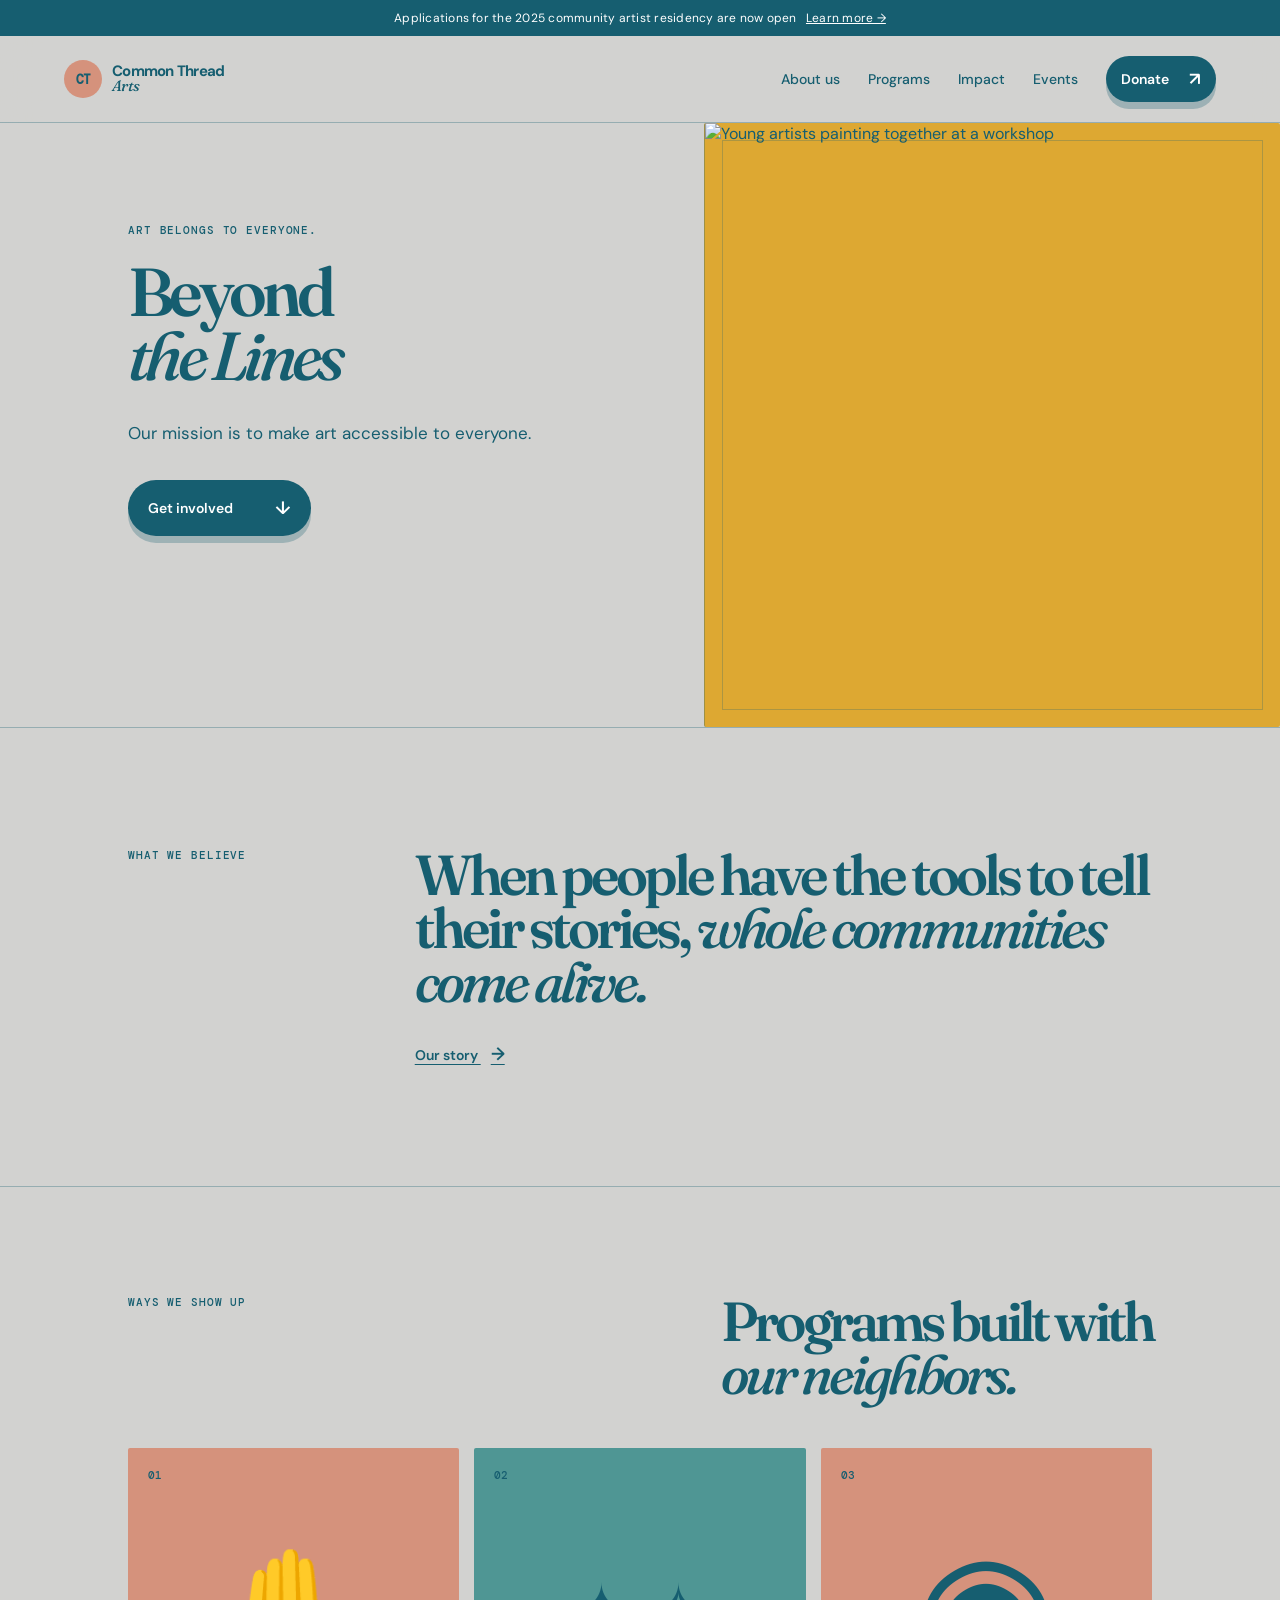
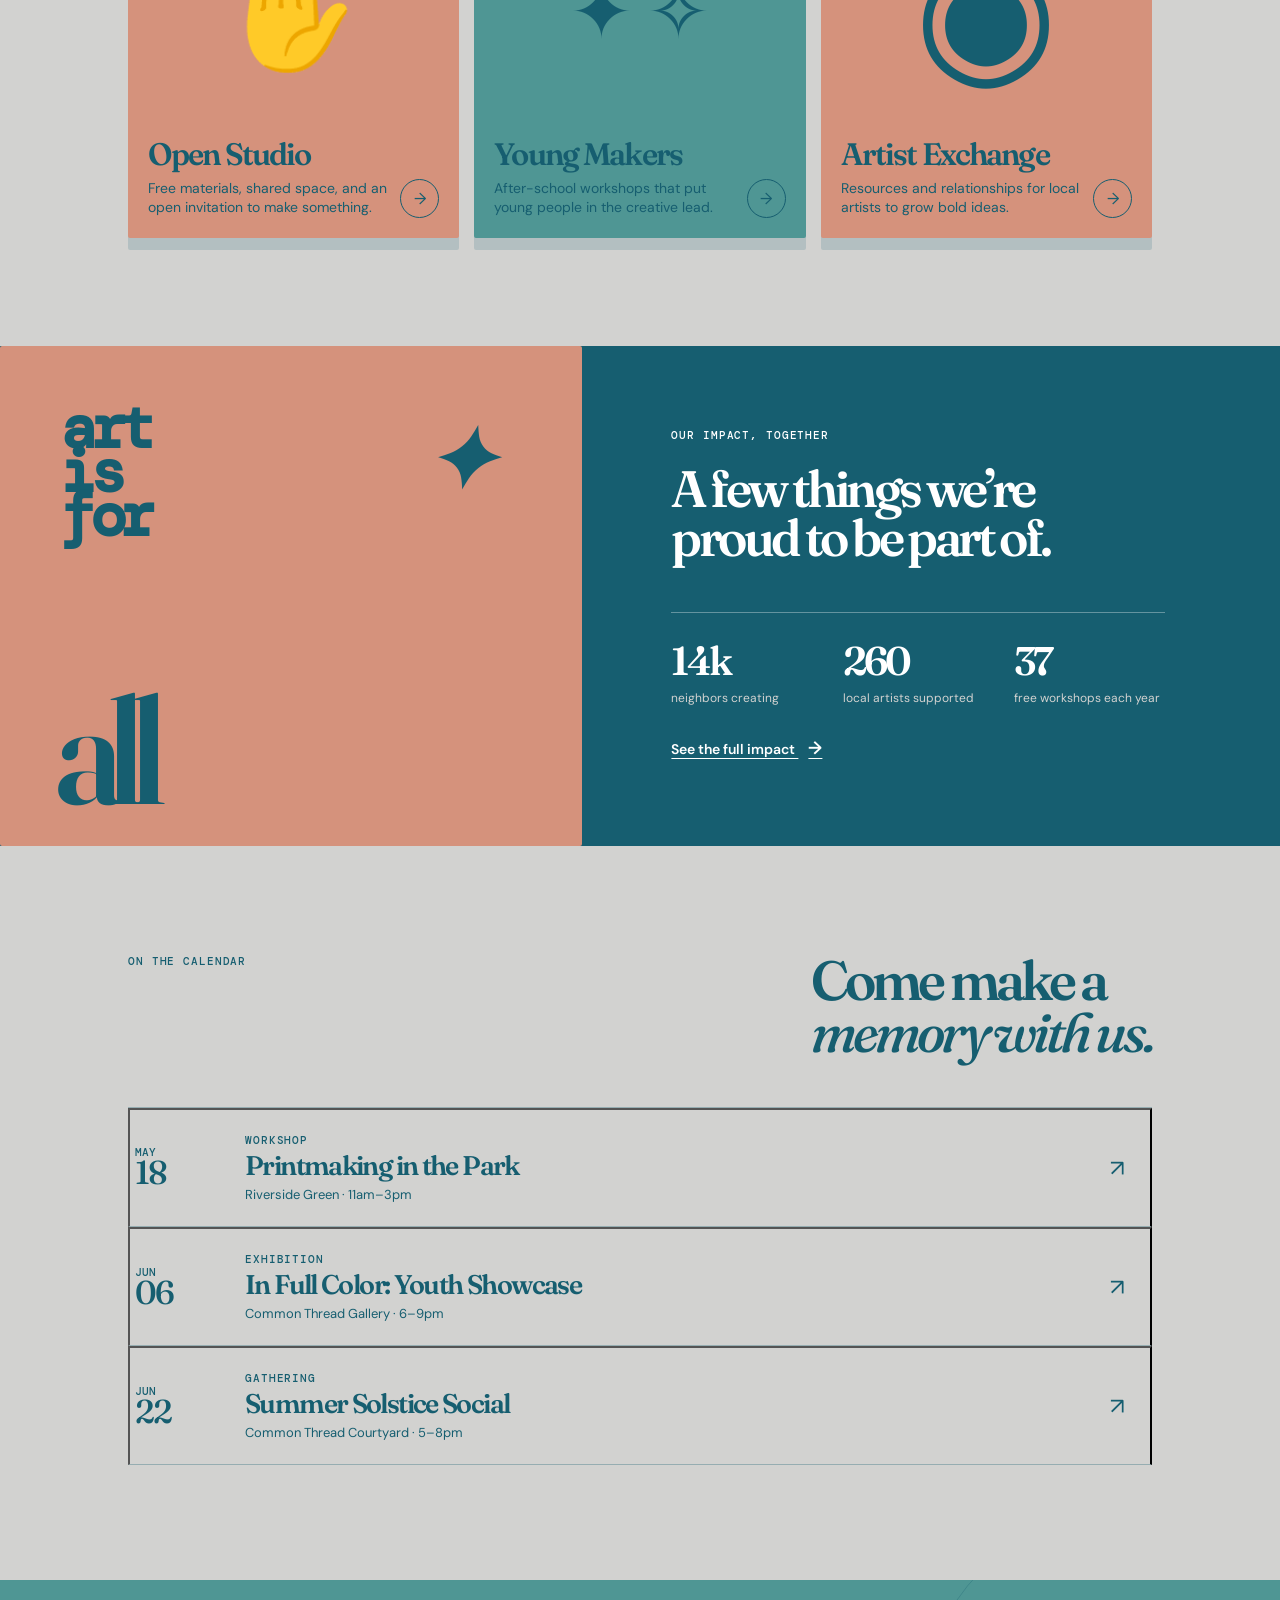
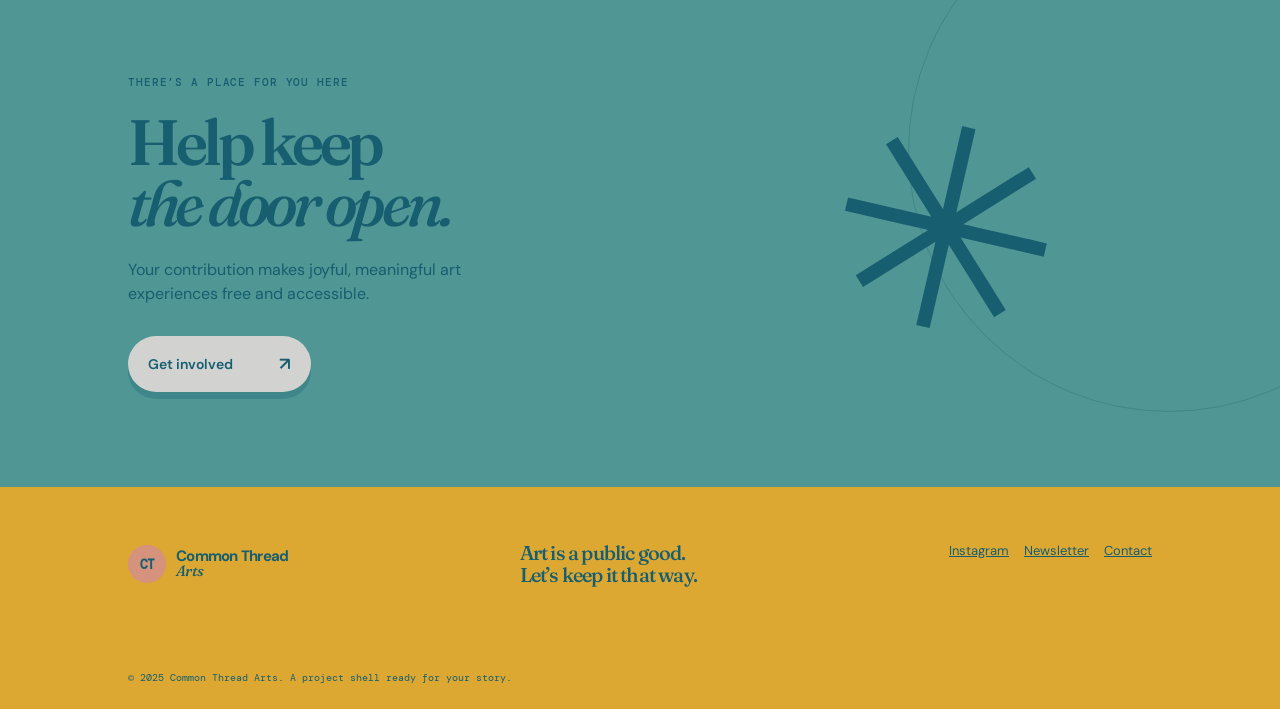
==== commit e911dd0b: "Update index.html" ====
--- a/index.html
+++ b/index.html
@@ -7,7 +7,7 @@
     <meta name="description" content="A welcoming project shell for an arts nonprofit organization." />
     <link rel="preconnect" href="https://fonts.googleapis.com" />
     <link rel="preconnect" href="https://fonts.gstatic.com" crossorigin />
-    <link href="https://fonts.googleapis.com/css2?family=DM+Mono:wght@400;500&family=DM+Sans:opsz,wght@9..40,400;9..40,500;9..40,600;9..40,700&family=Fraunces:opsz,wght@9..144,500;9..144,600;9..144,700&display=swap" rel="stylesheet" />
+    <link href="https://fonts.googleapis.com/css2?family=DM+Mono:wght@400;500&family=DM+Sans:opsz,wght@9..40,400;9..40,500;9..40,600;9..40,700&family=Fraunces:opsz,wght@9..144,500;9..144,600;9..144,700&family=Playfair+Display:ital,wght@0,600;0,700;1,600;1,700&display=swap" rel="stylesheet" />
     <link rel="stylesheet" href="styles.css" />
     <link rel="stylesheet" href="modern.css" />
   </head>
@@ -26,14 +26,11 @@
       <section class="hero">
         <div class="hero-copy">
           <p class="eyebrow">Art belongs to everyone.</p>
-          <h1>Making room for<br /><em>creative lives.</em></h1>
-          <p class="lede">Common Thread Arts brings people together to make, experience, and shape the culture of our city.</p>
-          <div class="hero-actions"><a class="button" href="#programs">Explore our work <span>↓</span></a><a class="text-link" href="#about">Meet Common Thread <span>→</span></a></div>
+          <h1>Beyond<br /><em>the Lines</em></h1>
+          <p class="lede">Our mission is to make art accessible to everyone.</p>
+          <div class="hero-actions"><a class="button" href="#get-involved">Get involved <span>↓</span></a></div>
         </div>
-        <div class="hero-art" aria-label="Abstract colorful artwork">
-          <div class="sun"></div><div class="arch arch-one"></div><div class="arch arch-two"></div><div class="dot dot-one"></div><div class="dot dot-two"></div><div class="scribble">✳</div>
-          <p>CREATE<br />TOGETHER</p>
-        </div>
+        <div class="hero-art hero-photo"><img src="assets/art-workshop-hero.jpeg" alt="Young artists painting together at a workshop" /></div>
       </section>
 
       <section class="intro" id="about">
--- a/modern.css
+++ b/modern.css
@@ -0,0 +1,9 @@
+/* Modern interaction and presentation refinements */
+.site-header{position:sticky;top:0;z-index:20;background:color-mix(in srgb,var(--paper) 94%,transparent);backdrop-filter:blur(18px)}
+.button{border-radius:999px;box-shadow:0 7px 0 color-mix(in srgb,var(--ink) 28%,transparent);transition:transform .2s,box-shadow .2s,background .2s}.button:hover{transform:translateY(-3px);box-shadow:0 10px 0 color-mix(in srgb,var(--ink) 28%,transparent)}.button:active{transform:translateY(3px);box-shadow:0 3px 0 color-mix(in srgb,var(--ink) 28%,transparent)}
+.hero-art,.impact-art,.program-card,.photo-placeholder{border-radius:2px}.hero-art{isolation:isolate}.hero-art:after{content:"";position:absolute;inset:17px;border:1px solid color-mix(in srgb,var(--ink) 25%,transparent);pointer-events:none}.program-card{box-shadow:0 12px 0 color-mix(in srgb,var(--ink) 16%,transparent);transition:transform .25s,box-shadow .25s}.program-card:hover{transform:translateY(-8px);box-shadow:0 20px 0 color-mix(in srgb,var(--ink) 16%,transparent)}
+.round-action{position:absolute;right:20px;bottom:20px;border:1px solid currentColor;border-radius:50%;width:39px;height:39px;display:grid;place-items:center;background:transparent;color:inherit;font:inherit;cursor:pointer;transition:background .2s,color .2s,transform .2s}.round-action:hover{background:var(--ink);color:var(--paper);transform:rotate(45deg)}
+.event{width:100%;background:transparent;color:inherit;text-align:left;font:inherit;cursor:pointer}.event>span:nth-child(2){display:block}.event .tag{display:block;margin:0 0 7px}.event strong{display:block;font:600 27px/.9 Fraunces,serif;letter-spacing:-.06em}.event small{font-size:13px;margin-top:8px;display:block}.event:hover{transform:translateX(7px)}
+.cta{position:relative}.cta:after{content:"";position:absolute;width:520px;height:520px;border:1px solid color-mix(in srgb,var(--ink) 28%,transparent);border-radius:50%;right:-150px;top:-90px}.cta-star{position:relative;z-index:1}.footer-link{border:0;background:transparent;padding:0;color:inherit;font:inherit;cursor:pointer;text-decoration:underline}.footer-link:hover{opacity:.65}
+.info-dialog{border:0;background:var(--paper);color:var(--ink);width:min(92vw,560px);padding:45px;border-radius:18px;box-shadow:0 20px 60px #165e7070}.info-dialog::backdrop{background:#165e7099;backdrop-filter:blur(5px)}.info-dialog h2{font:600 clamp(38px,5vw,56px)/.92 Fraunces,serif;letter-spacing:-.07em;margin:0}.info-dialog>p:not(.eyebrow){font-size:16px;line-height:1.5;max-width:430px;margin:23px 0 30px}.dialog-close{position:absolute;right:18px;top:14px;border:0;background:none;color:var(--ink);font-size:32px;line-height:1;cursor:pointer}.newsletter-form{display:grid;gap:12px}.newsletter-form label{font:500 11px "DM Mono",monospace;text-transform:uppercase;letter-spacing:.06em}.newsletter-form input{border:1px solid var(--ink);background:transparent;padding:14px 16px;border-radius:8px;font:inherit;color:var(--ink)}.newsletter-form .button{border:0;cursor:pointer}.form-success{font:600 23px/.95 Fraunces,serif!important}.about-hero{position:relative;overflow:hidden}.about-hero:after{content:"✳";position:absolute;right:10%;top:-45px;font-size:230px;color:var(--yellow);line-height:1;transform:rotate(14deg)}.about-hero>*{position:relative;z-index:1}.team-card{transition:transform .2s}.team-card:hover{transform:translateY(-5px)}.photo-placeholder{box-shadow:0 10px 0 color-mix(in srgb,var(--ink) 13%,transparent)}
+@media(max-width:760px){.event:hover{transform:none}.event strong{font-size:22px}.info-dialog{padding:38px 26px}.site-header{backdrop-filter:blur(12px)}}
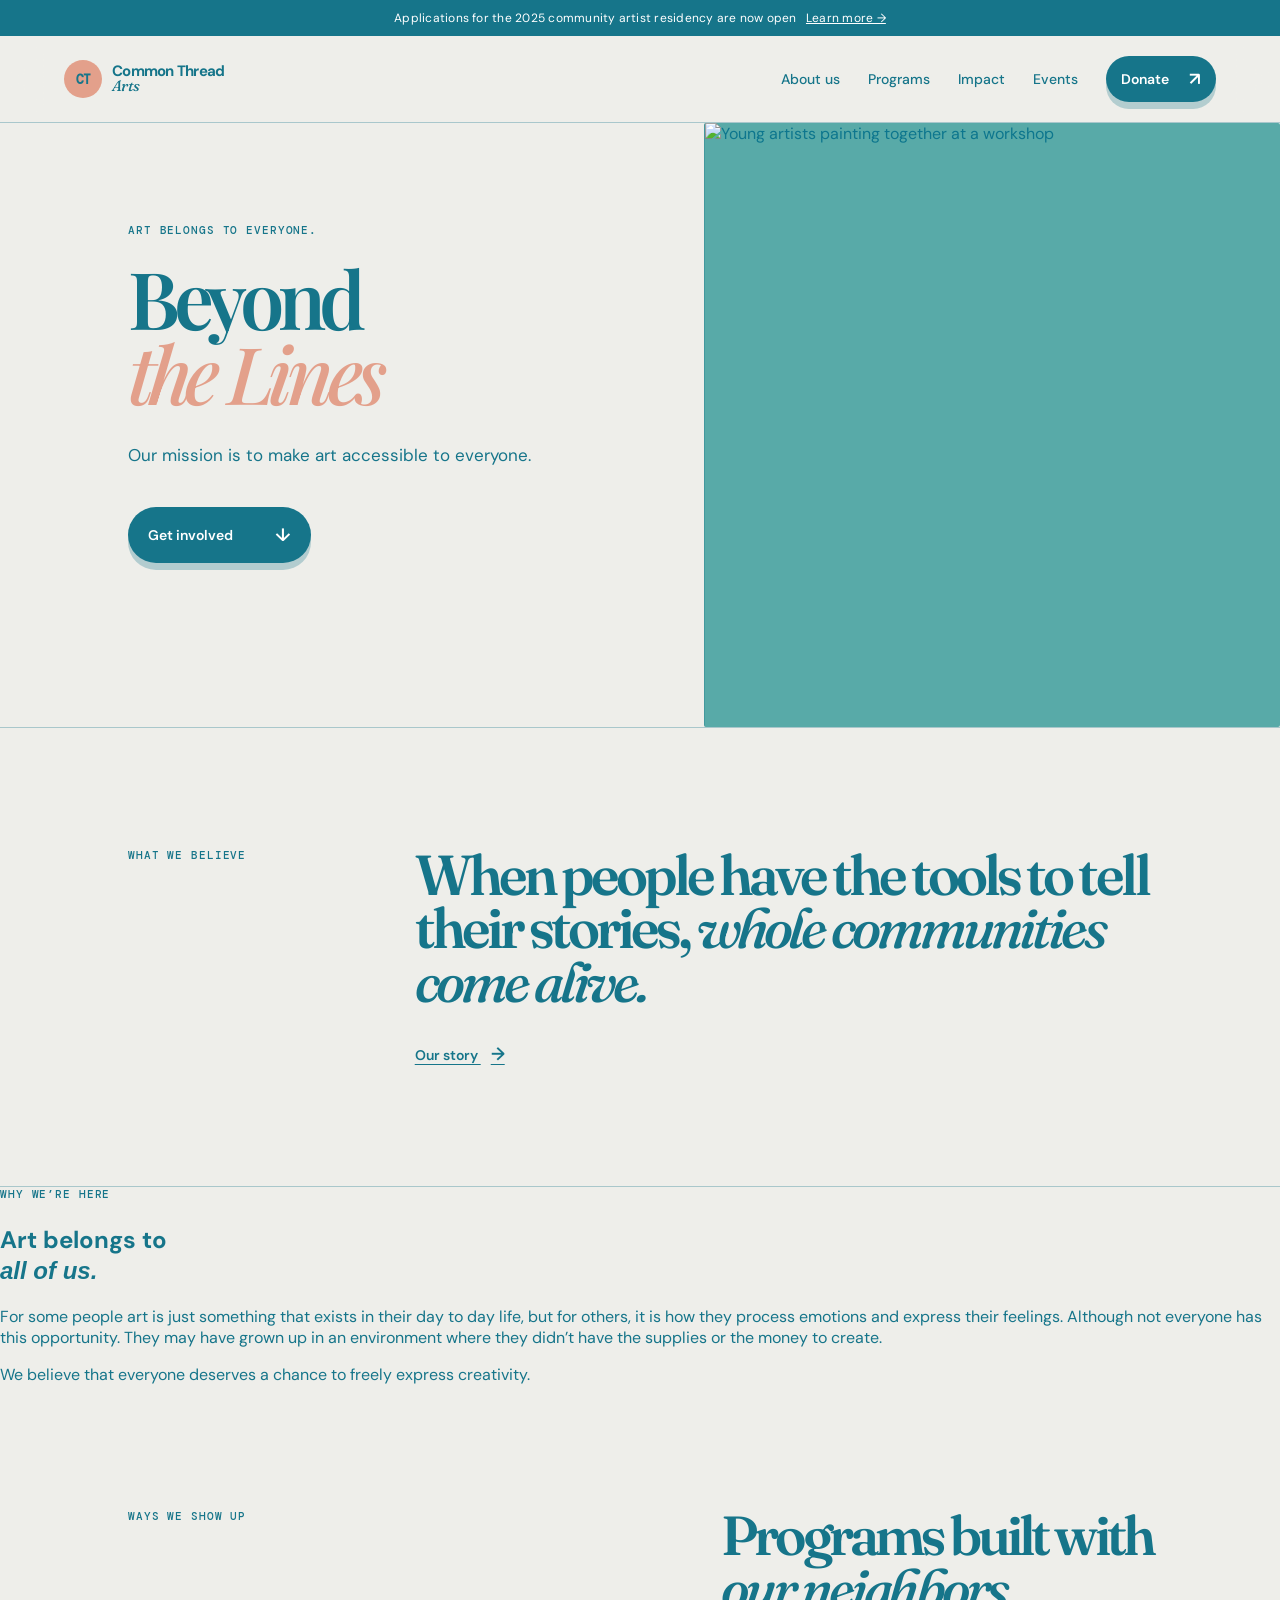
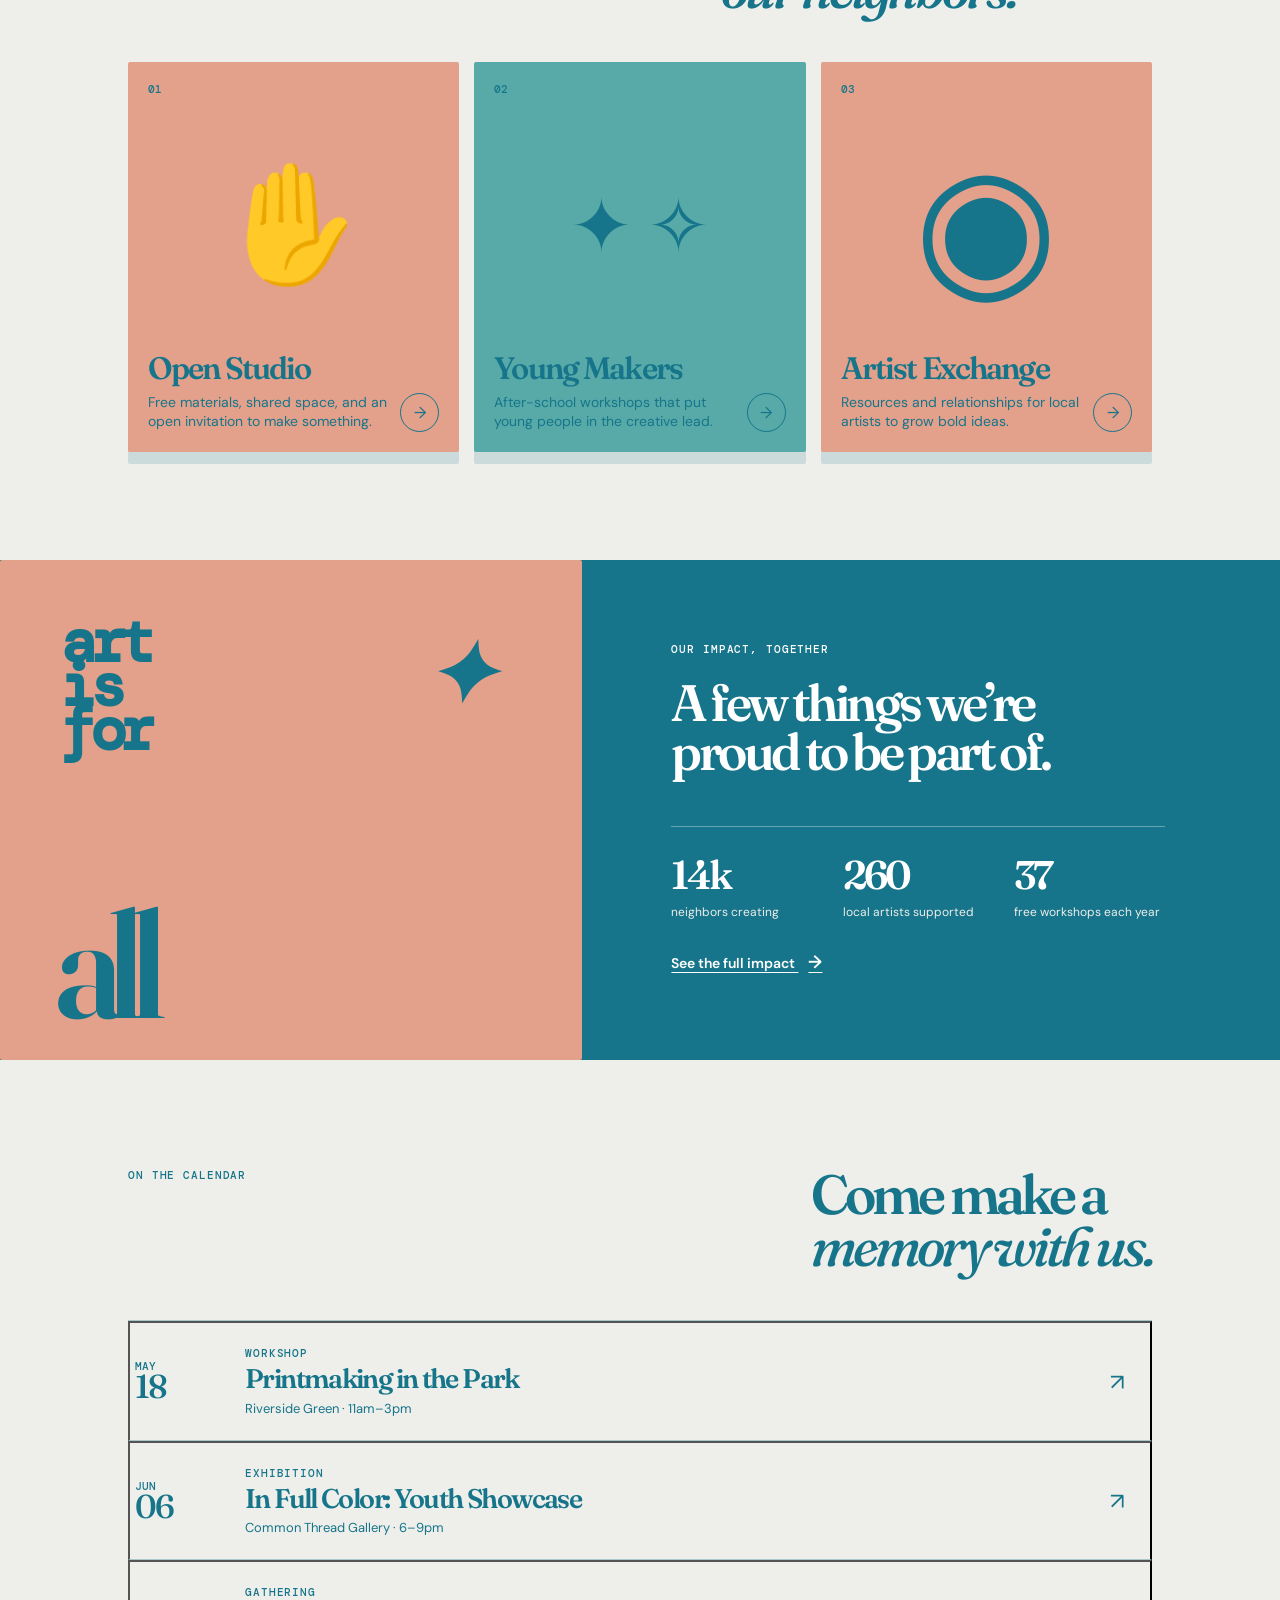
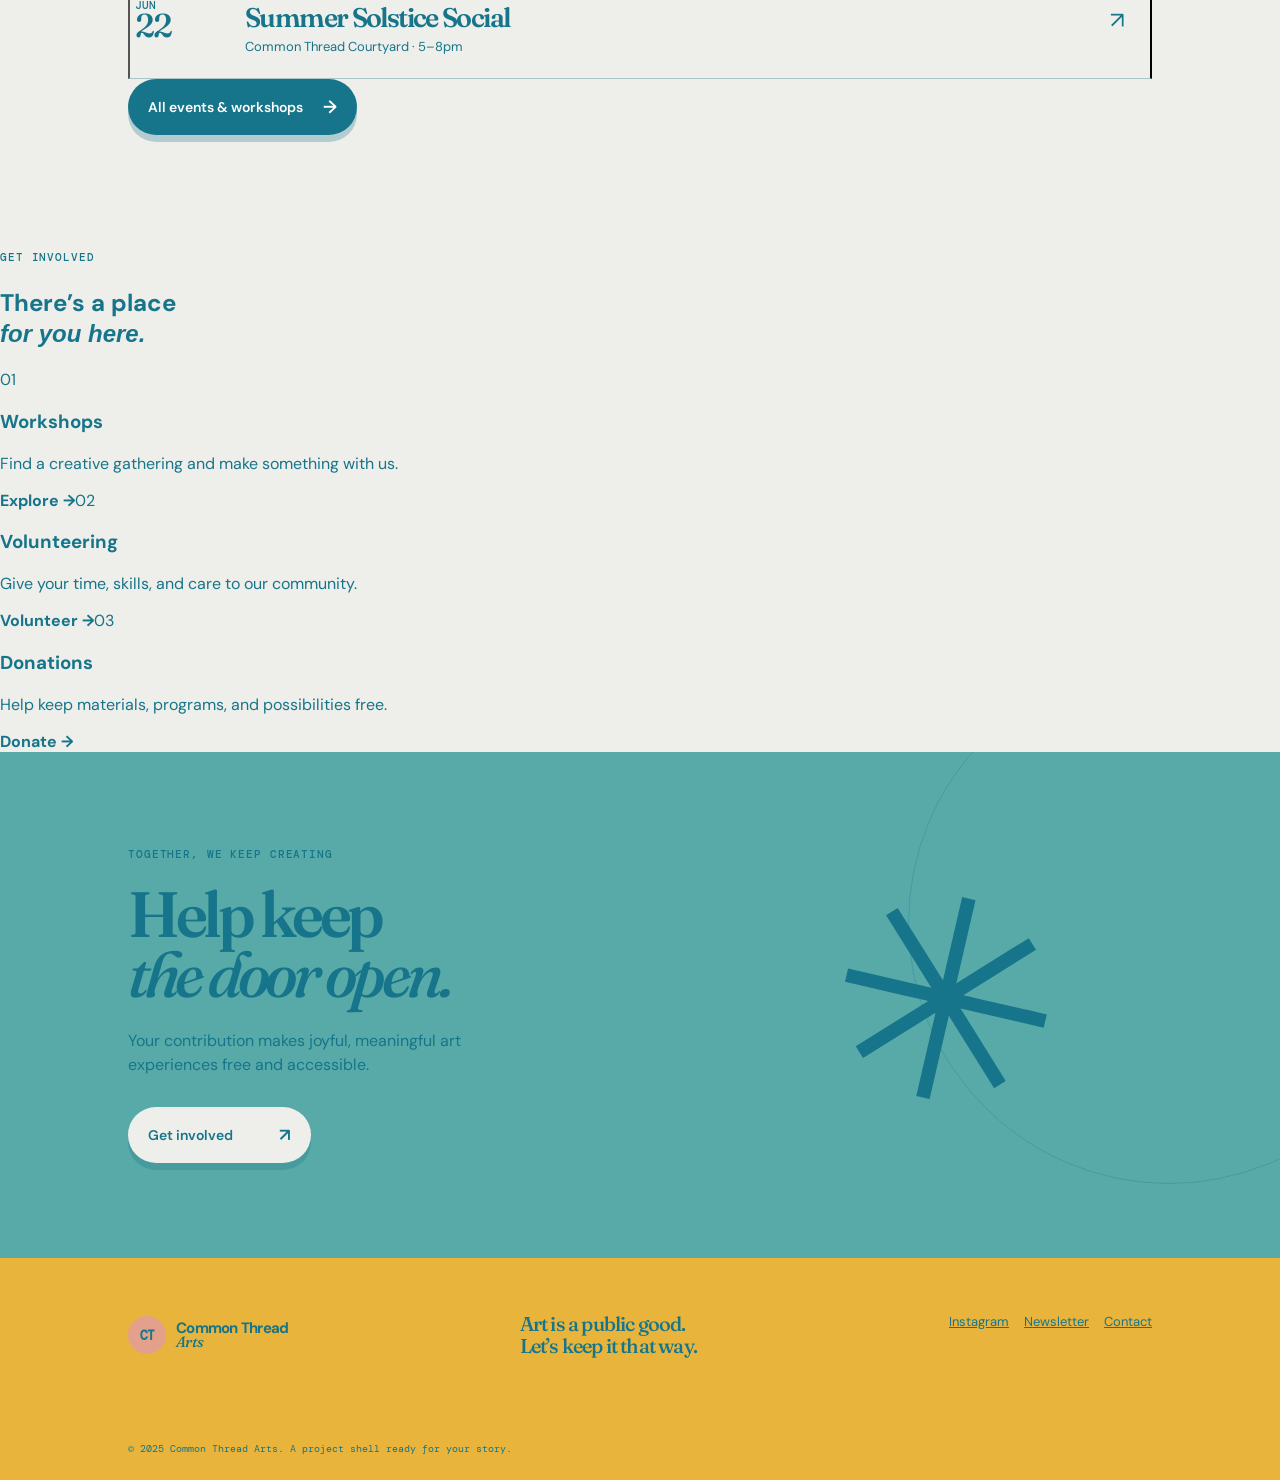
==== commit 7c40aa74: "Update index.html" ====
--- a/index.html
+++ b/index.html
@@ -10,6 +10,7 @@
     <link href="https://fonts.googleapis.com/css2?family=DM+Mono:wght@400;500&family=DM+Sans:opsz,wght@9..40,400;9..40,500;9..40,600;9..40,700&family=Fraunces:opsz,wght@9..144,500;9..144,600;9..144,700&family=Playfair+Display:ital,wght@0,600;0,700;1,600;1,700&display=swap" rel="stylesheet" />
     <link rel="stylesheet" href="styles.css" />
     <link rel="stylesheet" href="modern.css" />
+    <link rel="stylesheet" href="site-additions.css" />
   </head>
   <body>
     <div class="announcement">Applications for the 2025 community artist residency are now open <a href="#get-involved">Learn more →</a></div>
@@ -17,7 +18,7 @@
       <a class="brand" href="#top" aria-label="Common Thread Arts home"><span class="brand-mark">CT</span><span>Common Thread<br /><i>Arts</i></span></a>
       <button class="menu-toggle" aria-label="Open navigation" aria-expanded="false">Menu <span>+</span></button>
       <nav aria-label="Primary navigation">
-        <a href="about.html">About us</a><a href="#programs">Programs</a><a href="#impact">Impact</a><a href="#events">Events</a>
+        <a href="about.html">About us</a><a href="#programs">Programs</a><a href="#impact">Impact</a><a href="events.html">Events</a>
         <a class="button button-small" href="#get-involved">Donate <span>↗</span></a>
       </nav>
     </header>
@@ -30,12 +31,17 @@
           <p class="lede">Our mission is to make art accessible to everyone.</p>
           <div class="hero-actions"><a class="button" href="#get-involved">Get involved <span>↓</span></a></div>
         </div>
-        <div class="hero-art hero-photo"><img src="assets/art-workshop-hero.jpeg" alt="Young artists painting together at a workshop" /></div>
+        <div class="hero-art hero-photo"><img src="art-workshop-hero.jpg" alt="Young artists painting together at a workshop" /></div>
       </section>
 
       <section class="intro" id="about">
         <p class="eyebrow">What we believe</p>
         <div><h2>When people have the tools to tell their stories, <em>whole communities come alive.</em></h2><a class="text-link" href="#get-involved">Our story <span>→</span></a></div>
+      </section>
+
+      <section class="why-section">
+        <div><p class="eyebrow">Why we’re here</p><h2>Art belongs to<br /><em>all of us.</em></h2></div>
+        <div><p>For some people art is just something that exists in their day to day life, but for others, it is how they process emotions and express their feelings. Although not everyone has this opportunity. They may have grown up in an environment where they didn’t have the supplies or the money to create.</p><p>We believe that everyone deserves a chance to freely express creativity.</p></div>
       </section>
 
       <section class="programs" id="programs">
@@ -59,9 +65,11 @@
           <button class="event" data-dialog-title="In Full Color: Youth Showcase" data-dialog-copy="Celebrate the imagination of young local artists at Common Thread Gallery, 6–9pm."><span class="date">JUN<br /><b>06</b></span><span><span class="tag">EXHIBITION</span><strong>In Full Color: Youth Showcase</strong><small>Common Thread Gallery · 6–9pm</small></span><span class="arrow">↗</span></button>
           <button class="event" data-dialog-title="Summer Solstice Social" data-dialog-copy="Gather with artists, neighbors, and friends in the Common Thread Courtyard from 5–8pm."><span class="date">JUN<br /><b>22</b></span><span><span class="tag">GATHERING</span><strong>Summer Solstice Social</strong><small>Common Thread Courtyard · 5–8pm</small></span><span class="arrow">↗</span></button>
         </div>
+        <a class="button events-page-link" href="events.html">All events &amp; workshops <span>→</span></a>
       </section>
 
-      <section class="cta" id="get-involved"><div><p class="eyebrow">There’s a place for you here</p><h2>Help keep<br /><em>the door open.</em></h2><p>Your contribution makes joyful, meaningful art experiences free and accessible.</p><a class="button button-light" href="mailto:hello@commonthreadarts.org">Get involved <span>↗</span></a></div><div class="cta-star">✳</div></section>
+      <section class="involvement" id="get-involved"><p class="eyebrow">Get involved</p><h2>There’s a place<br /><em>for you here.</em></h2><div class="involvement-grid"><a href="events.html" class="involvement-card"><span>01</span><h3>Workshops</h3><p>Find a creative gathering and make something with us.</p><b>Explore →</b></a><a href="mailto:hello@commonthreadarts.org?subject=Volunteering" class="involvement-card"><span>02</span><h3>Volunteering</h3><p>Give your time, skills, and care to our community.</p><b>Volunteer →</b></a><a href="mailto:hello@commonthreadarts.org?subject=Donation" class="involvement-card"><span>03</span><h3>Donations</h3><p>Help keep materials, programs, and possibilities free.</p><b>Donate →</b></a></div></section>
+      <section class="cta"><div><p class="eyebrow">Together, we keep creating</p><h2>Help keep<br /><em>the door open.</em></h2><p>Your contribution makes joyful, meaningful art experiences free and accessible.</p><a class="button button-light" href="mailto:hello@commonthreadarts.org?subject=Get%20involved">Get involved <span>↗</span></a></div><div class="cta-star">✳</div></section>
     </main>
     <footer><a class="brand" href="#top"><span class="brand-mark">CT</span><span>Common Thread<br /><i>Arts</i></span></a><p>Art is a public good. Let’s keep it that way.</p><div><a href="https://instagram.com" target="_blank" rel="noreferrer">Instagram</a><button class="footer-link" data-newsletter>Newsletter</button><a href="mailto:hello@commonthreadarts.org">Contact</a></div><small>© 2025 Common Thread Arts. A project shell ready for your story.</small></footer>
     <dialog class="info-dialog" aria-labelledby="dialog-title"><button class="dialog-close" aria-label="Close">×</button><p class="eyebrow">Common Thread Arts</p><h2 id="dialog-title"></h2><p id="dialog-copy"></p><a class="button" href="mailto:hello@commonthreadarts.org">Contact us <span>↗</span></a></dialog>
--- a/modern.css
+++ b/modern.css
@@ -1,7 +1,11 @@
+/* Brighter version of the supplied teal, gray, ochre, and salmon palette */
+:root{--ink:#16758a;--paper:#eeeeea;--orange:#e3a08b;--blue:#58aaa8;--yellow:#e8b43b;--lilac:#e3a08b;--line:#16758a52}
+
 /* Modern interaction and presentation refinements */
 .site-header{position:sticky;top:0;z-index:20;background:color-mix(in srgb,var(--paper) 94%,transparent);backdrop-filter:blur(18px)}
 .button{border-radius:999px;box-shadow:0 7px 0 color-mix(in srgb,var(--ink) 28%,transparent);transition:transform .2s,box-shadow .2s,background .2s}.button:hover{transform:translateY(-3px);box-shadow:0 10px 0 color-mix(in srgb,var(--ink) 28%,transparent)}.button:active{transform:translateY(3px);box-shadow:0 3px 0 color-mix(in srgb,var(--ink) 28%,transparent)}
 .hero-art,.impact-art,.program-card,.photo-placeholder{border-radius:2px}.hero-art{isolation:isolate}.hero-art:after{content:"";position:absolute;inset:17px;border:1px solid color-mix(in srgb,var(--ink) 25%,transparent);pointer-events:none}.program-card{box-shadow:0 12px 0 color-mix(in srgb,var(--ink) 16%,transparent);transition:transform .25s,box-shadow .25s}.program-card:hover{transform:translateY(-8px);box-shadow:0 20px 0 color-mix(in srgb,var(--ink) 16%,transparent)}
+.hero h1{font-family:"Playfair Display",Fraunces,serif;font-size:clamp(54px,6.2vw,91px);letter-spacing:-.08em}.hero h1 em{color:var(--orange)}.hero-photo{background:var(--blue)}.hero-photo:after{display:none}.hero-photo img{width:100%;height:100%;min-height:450px;display:block;object-fit:cover;object-position:center;filter:saturate(1.08) contrast(1.03)}.hero-actions{margin-top:39px}
 .round-action{position:absolute;right:20px;bottom:20px;border:1px solid currentColor;border-radius:50%;width:39px;height:39px;display:grid;place-items:center;background:transparent;color:inherit;font:inherit;cursor:pointer;transition:background .2s,color .2s,transform .2s}.round-action:hover{background:var(--ink);color:var(--paper);transform:rotate(45deg)}
 .event{width:100%;background:transparent;color:inherit;text-align:left;font:inherit;cursor:pointer}.event>span:nth-child(2){display:block}.event .tag{display:block;margin:0 0 7px}.event strong{display:block;font:600 27px/.9 Fraunces,serif;letter-spacing:-.06em}.event small{font-size:13px;margin-top:8px;display:block}.event:hover{transform:translateX(7px)}
 .cta{position:relative}.cta:after{content:"";position:absolute;width:520px;height:520px;border:1px solid color-mix(in srgb,var(--ink) 28%,transparent);border-radius:50%;right:-150px;top:-90px}.cta-star{position:relative;z-index:1}.footer-link{border:0;background:transparent;padding:0;color:inherit;font:inherit;cursor:pointer;text-decoration:underline}.footer-link:hover{opacity:.65}
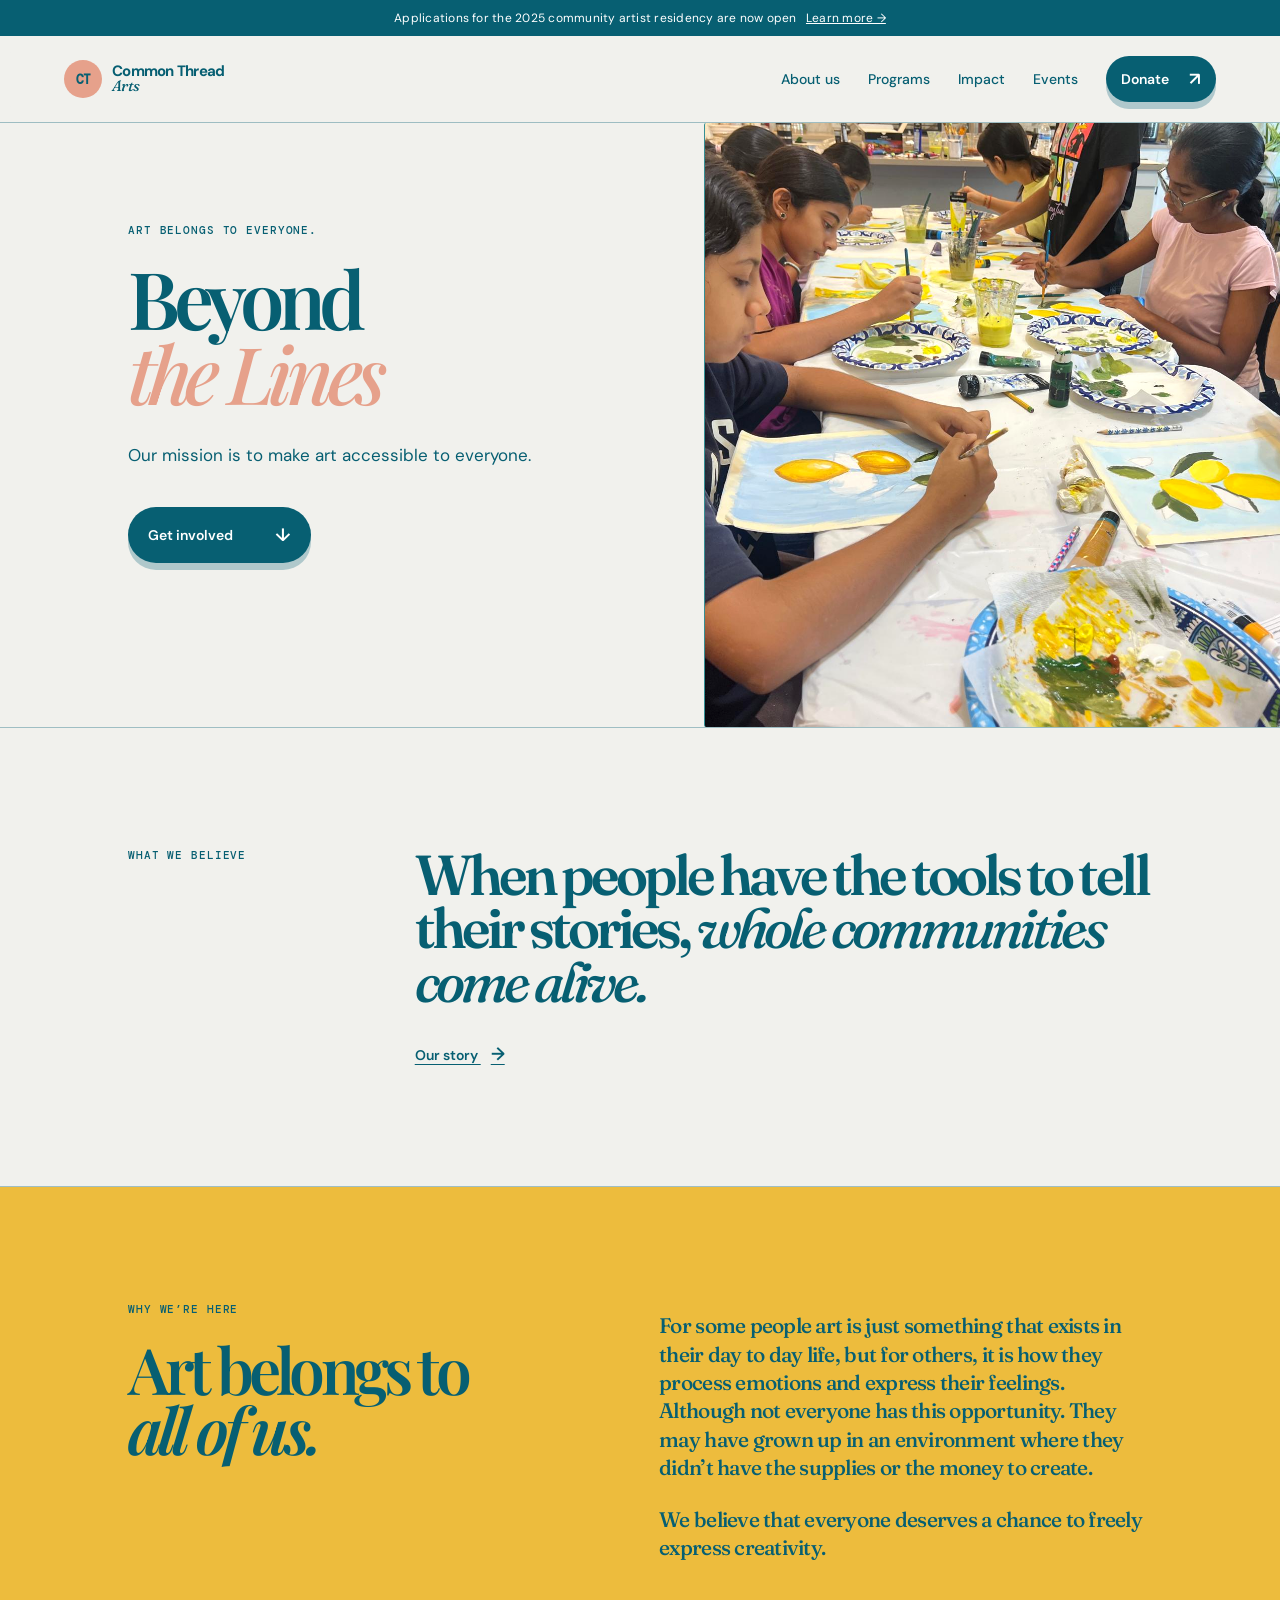
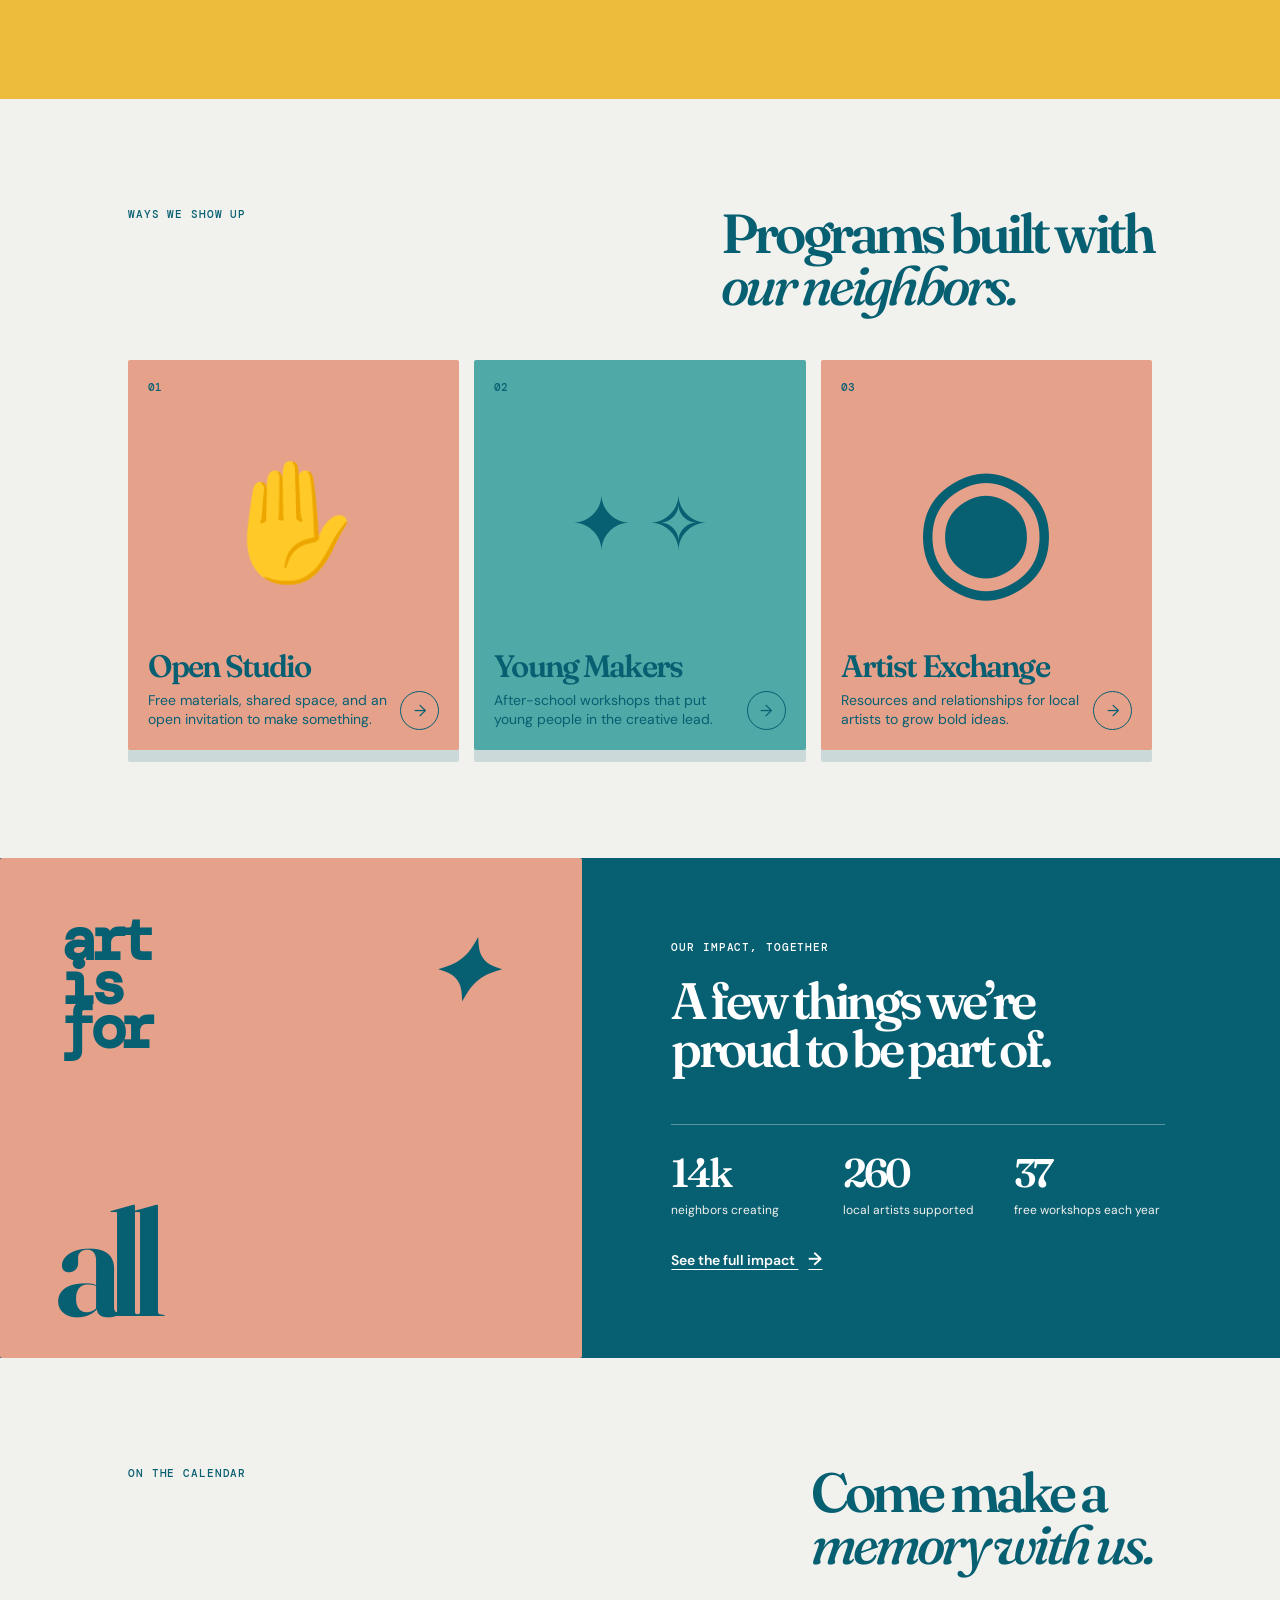
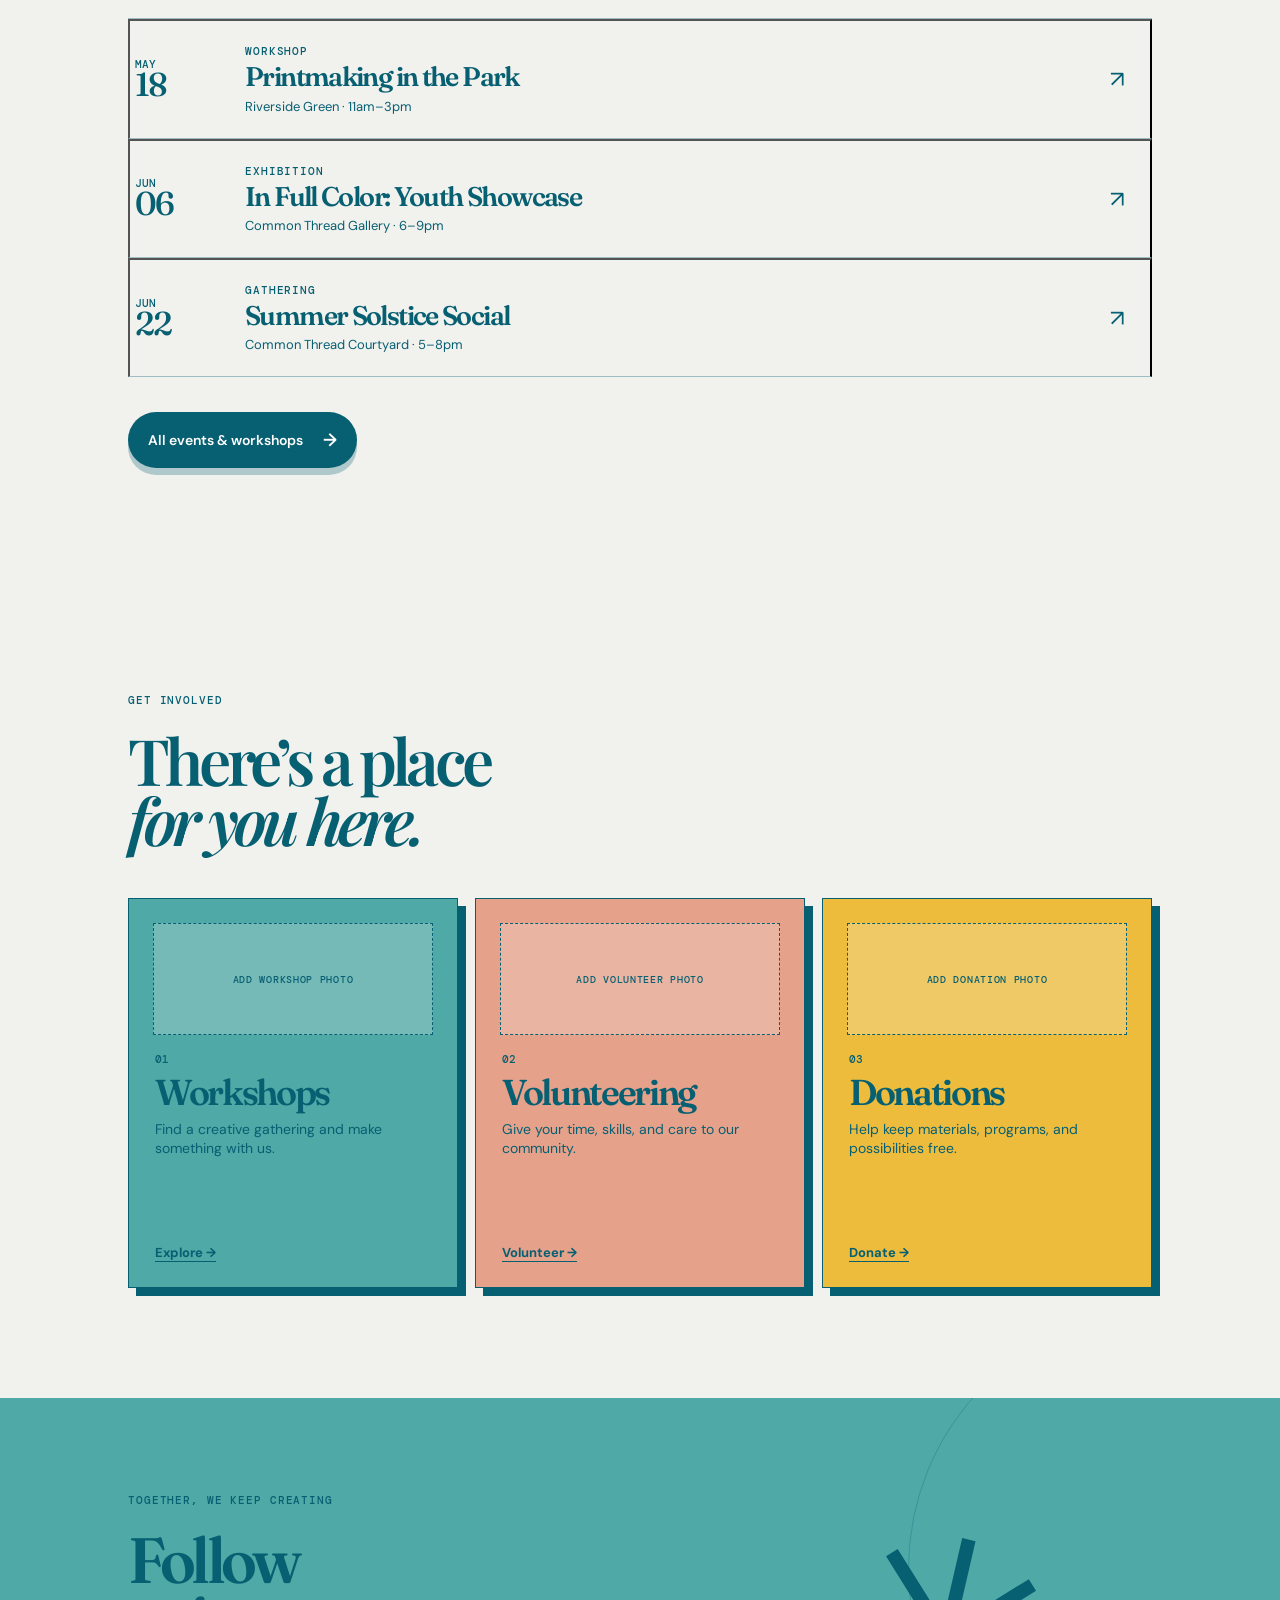
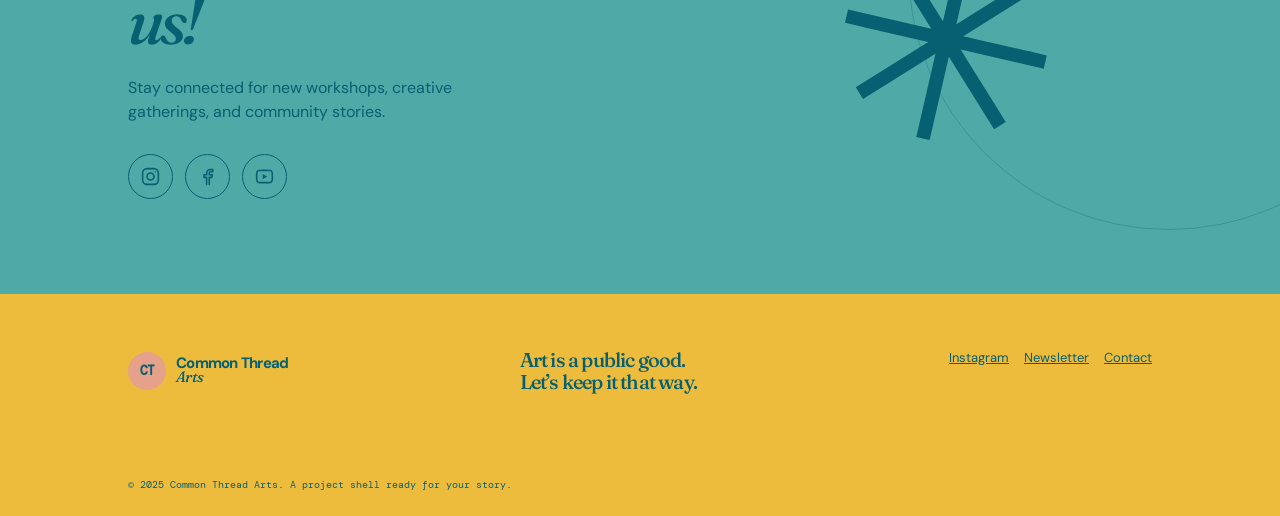
==== commit e0edc646: "Add final touches stylesheet and update involvement section Added a new stylesheet 'final-touches.cs" ====
--- a/index.html
+++ b/index.html
@@ -11,6 +11,7 @@
     <link rel="stylesheet" href="styles.css" />
     <link rel="stylesheet" href="modern.css" />
     <link rel="stylesheet" href="site-additions.css" />
+    <link rel="stylesheet" href="final-touches.css" />
   </head>
   <body>
     <div class="announcement">Applications for the 2025 community artist residency are now open <a href="#get-involved">Learn more →</a></div>
@@ -68,8 +69,8 @@
         <a class="button events-page-link" href="events.html">All events &amp; workshops <span>→</span></a>
       </section>
 
-      <section class="involvement" id="get-involved"><p class="eyebrow">Get involved</p><h2>There’s a place<br /><em>for you here.</em></h2><div class="involvement-grid"><a href="events.html" class="involvement-card"><span>01</span><h3>Workshops</h3><p>Find a creative gathering and make something with us.</p><b>Explore →</b></a><a href="mailto:hello@commonthreadarts.org?subject=Volunteering" class="involvement-card"><span>02</span><h3>Volunteering</h3><p>Give your time, skills, and care to our community.</p><b>Volunteer →</b></a><a href="mailto:hello@commonthreadarts.org?subject=Donation" class="involvement-card"><span>03</span><h3>Donations</h3><p>Help keep materials, programs, and possibilities free.</p><b>Donate →</b></a></div></section>
-      <section class="cta"><div><p class="eyebrow">Together, we keep creating</p><h2>Help keep<br /><em>the door open.</em></h2><p>Your contribution makes joyful, meaningful art experiences free and accessible.</p><a class="button button-light" href="mailto:hello@commonthreadarts.org?subject=Get%20involved">Get involved <span>↗</span></a></div><div class="cta-star">✳</div></section>
+      <section class="involvement" id="get-involved"><p class="eyebrow">Get involved</p><h2>There’s a place<br /><em>for you here.</em></h2><div class="involvement-grid"><a href="events.html" class="involvement-card"><div class="involvement-photo">ADD WORKSHOP PHOTO</div><span>01</span><h3>Workshops</h3><p>Find a creative gathering and make something with us.</p><b>Explore →</b></a><a href="mailto:hello@commonthreadarts.org?subject=Volunteering" class="involvement-card"><div class="involvement-photo">ADD VOLUNTEER PHOTO</div><span>02</span><h3>Volunteering</h3><p>Give your time, skills, and care to our community.</p><b>Volunteer →</b></a><a href="mailto:hello@commonthreadarts.org?subject=Donation" class="involvement-card"><div class="involvement-photo">ADD DONATION PHOTO</div><span>03</span><h3>Donations</h3><p>Help keep materials, programs, and possibilities free.</p><b>Donate →</b></a></div></section>
+      <section class="cta"><div><p class="eyebrow">Together, we keep creating</p><h2>Follow<br /><em>us!</em></h2><p>Stay connected for new workshops, creative gatherings, and community stories.</p><div class="social-icons"><a href="https://instagram.com" target="_blank" rel="noreferrer" aria-label="Instagram"><svg viewBox="0 0 24 24" aria-hidden="true"><rect x="3" y="3" width="18" height="18" rx="5"/><circle cx="12" cy="12" r="4"/><circle cx="17.5" cy="6.5" r=".8" class="fill"/></svg></a><a href="https://facebook.com" target="_blank" rel="noreferrer" aria-label="Facebook"><svg viewBox="0 0 24 24" aria-hidden="true"><path d="M14 21v-8h3l.5-3H14V8.2c0-.9.3-1.6 1.7-1.6H18V4a28 28 0 0 0-2.1-.1C12.8 3.9 11 5.7 11 8.8V10H8v3h3v8"/></svg></a><a href="https://youtube.com" target="_blank" rel="noreferrer" aria-label="YouTube"><svg viewBox="0 0 24 24" aria-hidden="true"><path d="M21 12s0-3.4-.4-5c-.2-.9-.9-1.6-1.8-1.8C17.3 5 12 5 12 5s-5.3 0-6.8.2c-.9.2-1.6.9-1.8 1.8C3 8.6 3 12 3 12s0 3.4.4 5c.2.9.9 1.6 1.8 1.8C6.7 19 12 19 12 19s5.3 0 6.8-.2c.9-.2 1.6-.9 1.8-1.8.4-1.6.4-5 .4-5Z"/><path d="m10 15 5-3-5-3v6Z" class="fill"/></svg></a></div></div><div class="cta-star">✳</div></section>
     </main>
     <footer><a class="brand" href="#top"><span class="brand-mark">CT</span><span>Common Thread<br /><i>Arts</i></span></a><p>Art is a public good. Let’s keep it that way.</p><div><a href="https://instagram.com" target="_blank" rel="noreferrer">Instagram</a><button class="footer-link" data-newsletter>Newsletter</button><a href="mailto:hello@commonthreadarts.org">Contact</a></div><small>© 2025 Common Thread Arts. A project shell ready for your story.</small></footer>
     <dialog class="info-dialog" aria-labelledby="dialog-title"><button class="dialog-close" aria-label="Close">×</button><p class="eyebrow">Common Thread Arts</p><h2 id="dialog-title"></h2><p id="dialog-copy"></p><a class="button" href="mailto:hello@commonthreadarts.org">Contact us <span>↗</span></a></dialog>
--- a/site-additions.css
+++ b/site-additions.css
@@ -0,0 +1,6 @@
+/* Stronger teal for clearer, less muted contrast across the site */
+:root{--ink:#075f72;--paper:#f1f1ed;--orange:#e6a18b;--blue:#4fa9a6;--yellow:#edbc3d;--lilac:#e6a18b;--line:#075f7259}
+
+.why-section{display:grid;grid-template-columns:.9fr 1.1fr;gap:10vw;padding:115px 10vw;background:var(--yellow)}.why-section h2,.involvement h2,.events-hero h1,.events-note h2{font:600 clamp(45px,5vw,74px)/.93 "Playfair Display",Fraunces,serif;letter-spacing:-.075em;margin:0}.why-section h2 em,.involvement h2 em,.events-hero h1 em,.events-note h2 em{font-weight:600}.why-section>div:last-child{padding-top:9px;max-width:580px;font:500 21px/1.35 Fraunces,serif;letter-spacing:-.035em}.why-section>div:last-child p{margin:0 0 23px}.events-page-link{margin-top:35px}.involvement{padding:110px 10vw;background:var(--paper)}.involvement>h2{margin-bottom:49px}.involvement-grid{display:grid;grid-template-columns:repeat(3,1fr);gap:17px}.involvement-card{display:flex;min-height:270px;flex-direction:column;padding:26px;background:var(--blue);border:1px solid var(--ink);box-shadow:8px 8px 0 var(--ink);transition:transform .2s,box-shadow .2s}.involvement-card:nth-child(2){background:var(--orange)}.involvement-card:nth-child(3){background:var(--yellow)}.involvement-card:hover{transform:translate(-4px,-4px);box-shadow:12px 12px 0 var(--ink)}.involvement-card>span{font:500 11px "DM Mono",monospace}.involvement-card h3{font:600 36px/.9 Fraunces,serif;letter-spacing:-.065em;margin:48px 0 11px}.involvement-card p{max-width:260px;font-size:14px;line-height:1.4;margin:0}.involvement-card b{margin-top:auto;font-size:13px;text-decoration:underline;text-underline-offset:4px}
+.events-hero{padding:100px 10vw 105px;background:var(--blue);position:relative;overflow:hidden}.events-hero:after{content:"✦";position:absolute;right:11%;top:9%;font-size:clamp(100px,16vw,230px);line-height:1;color:var(--yellow);transform:rotate(15deg)}.events-hero>*{position:relative;z-index:1}.events-hero>p:not(.eyebrow){font-size:18px;line-height:1.5;max-width:410px;margin:31px 0}.events-hero>b{display:block;font:500 14px "DM Mono",monospace;letter-spacing:.04em}.events-hero>b span{font-size:22px;margin-left:9px}.calendar-section{display:grid;grid-template-columns:1.2fr .8fr;gap:75px;padding:105px 10vw}.calendar-toolbar{display:flex;justify-content:space-between;align-items:center;border-bottom:1px solid var(--line);padding-bottom:20px}.calendar-toolbar h2{font:600 35px/.95 Fraunces,serif;letter-spacing:-.06em;margin:0}.calendar-nav{border:1px solid var(--ink);background:transparent;width:38px;height:38px;border-radius:50%;color:var(--ink);cursor:pointer;font-size:18px;transition:background .2s,color .2s}.calendar-nav:hover{background:var(--ink);color:var(--paper)}.calendar-weekdays,.calendar-days{display:grid;grid-template-columns:repeat(7,1fr);gap:7px}.calendar-weekdays{padding:24px 0 11px;font:500 10px "DM Mono",monospace;text-transform:uppercase;text-align:center}.calendar-days span,.calendar-days button{aspect-ratio:1;display:grid;place-items:center;border:0;background:transparent;color:var(--ink);font:500 14px "DM Sans",sans-serif}.calendar-days button.has-event{background:var(--yellow);border:1px solid var(--ink);border-radius:50%;cursor:pointer;font-weight:700;transition:transform .2s,background .2s}.calendar-days button.has-event:hover{transform:scale(1.1);background:var(--orange)}.calendar-message{min-height:48px;margin:30px 0 0;padding:13px 16px;background:var(--paper);font-size:13px;line-height:1.4}.upcoming{align-self:start;background:var(--orange);padding:38px}.upcoming h2{font:600 48px/.9 "Playfair Display",Fraunces,serif;letter-spacing:-.07em;margin:0 0 34px}.upcoming-list article{border-top:1px solid #075f7266;padding:18px 0}.upcoming-list article:last-child{border-bottom:1px solid #075f7266}.upcoming-list p{font:500 10px "DM Mono",monospace;margin:0 0 8px}.upcoming-list h3{font:600 24px/.95 Fraunces,serif;letter-spacing:-.055em;margin:0}.upcoming-list span{font-size:12px;display:block;margin-top:8px}.upcoming .button{margin-top:28px;background:var(--ink)}.events-note{padding:100px 10vw;background:var(--yellow)}.events-note>p:last-child{max-width:590px;font:500 21px/1.35 Fraunces,serif;letter-spacing:-.035em;margin:34px 0 0}
+@media(max-width:760px){.why-section{grid-template-columns:1fr;gap:30px;padding:74px 8vw}.why-section>div:last-child{font-size:19px}.involvement{padding:75px 8vw}.involvement-grid{grid-template-columns:1fr;gap:21px}.involvement-card{min-height:220px}.involvement-card h3{margin-top:34px}.events-hero,.calendar-section,.events-note{padding:72px 8vw}.calendar-section{grid-template-columns:1fr;gap:48px}.upcoming{padding:30px}.events-hero:after{right:-4%;top:3%}}
--- a/final-touches.css
+++ b/final-touches.css
@@ -0,0 +1,2 @@
+/* Image space and social links */
+.involvement-card{min-height:390px}.involvement-photo{height:112px;margin:-2px -2px 17px;display:grid;place-items:center;border:1px dashed currentColor;background:color-mix(in srgb,var(--paper) 23%,transparent);font:500 10px "DM Mono",monospace;letter-spacing:.07em}.involvement-card h3{margin:10px 0 11px}.social-icons{display:flex;gap:12px;margin-top:30px}.social-icons a{width:45px;height:45px;border:1px solid var(--ink);display:grid;place-items:center;border-radius:50%;transition:background .2s,transform .2s}.social-icons a:hover{background:var(--yellow);transform:translateY(-4px)}.social-icons svg{width:21px;height:21px;fill:none;stroke:currentColor;stroke-width:1.8;stroke-linecap:round;stroke-linejoin:round}.social-icons .fill{fill:currentColor;stroke:none}@media(max-width:760px){.involvement-card{min-height:340px}.involvement-photo{height:135px}}
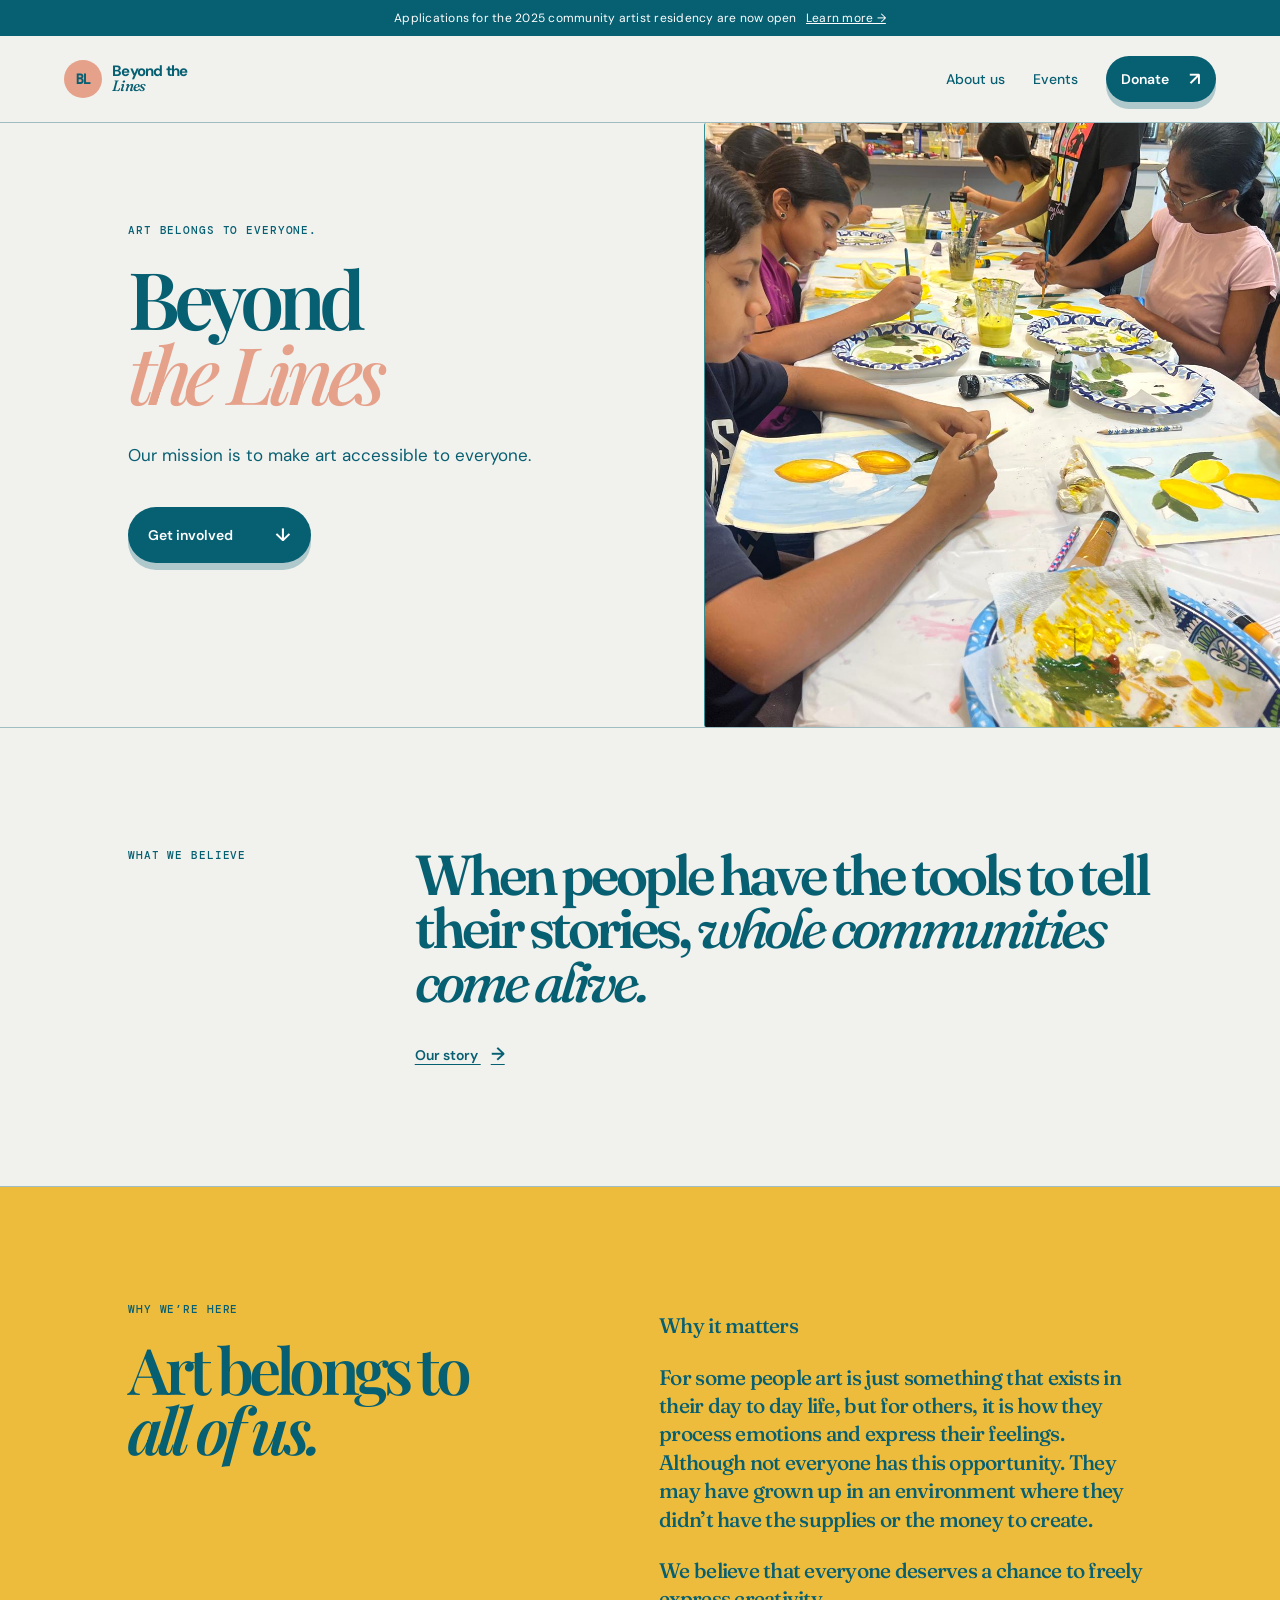
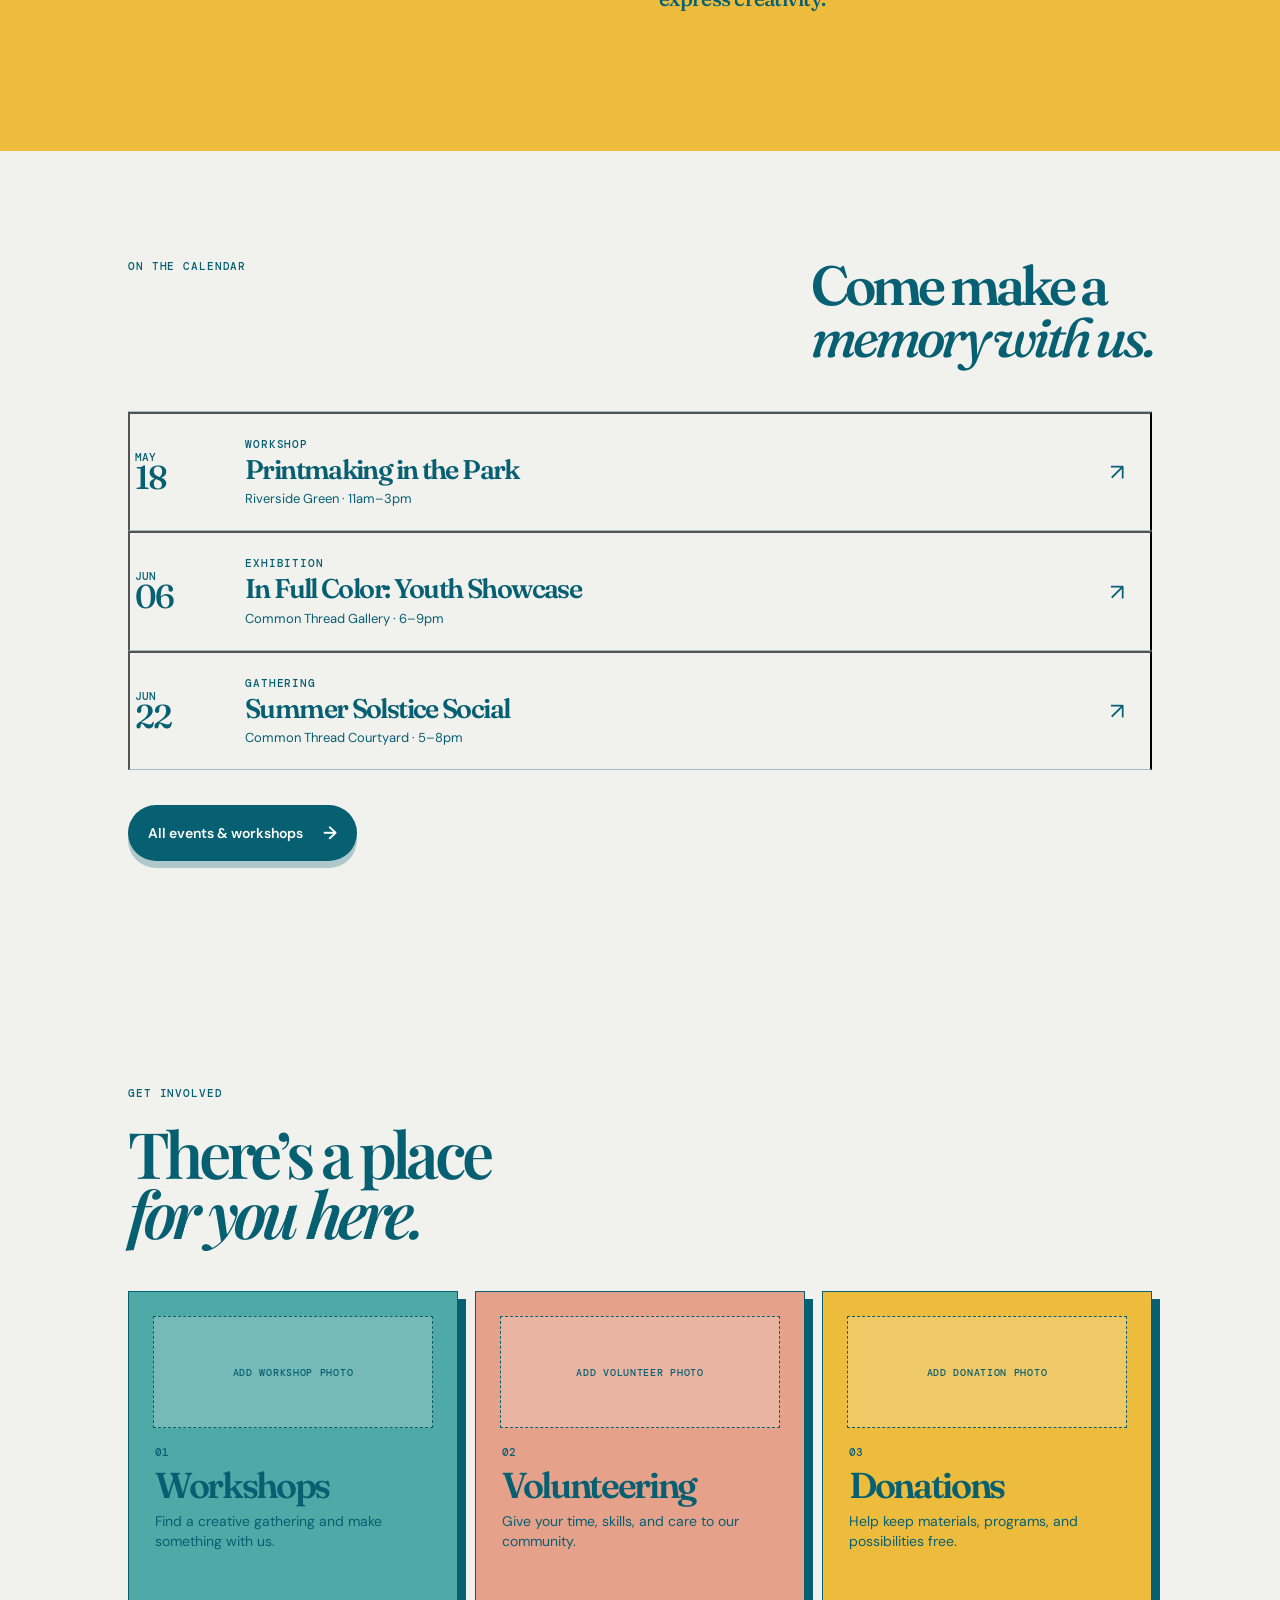
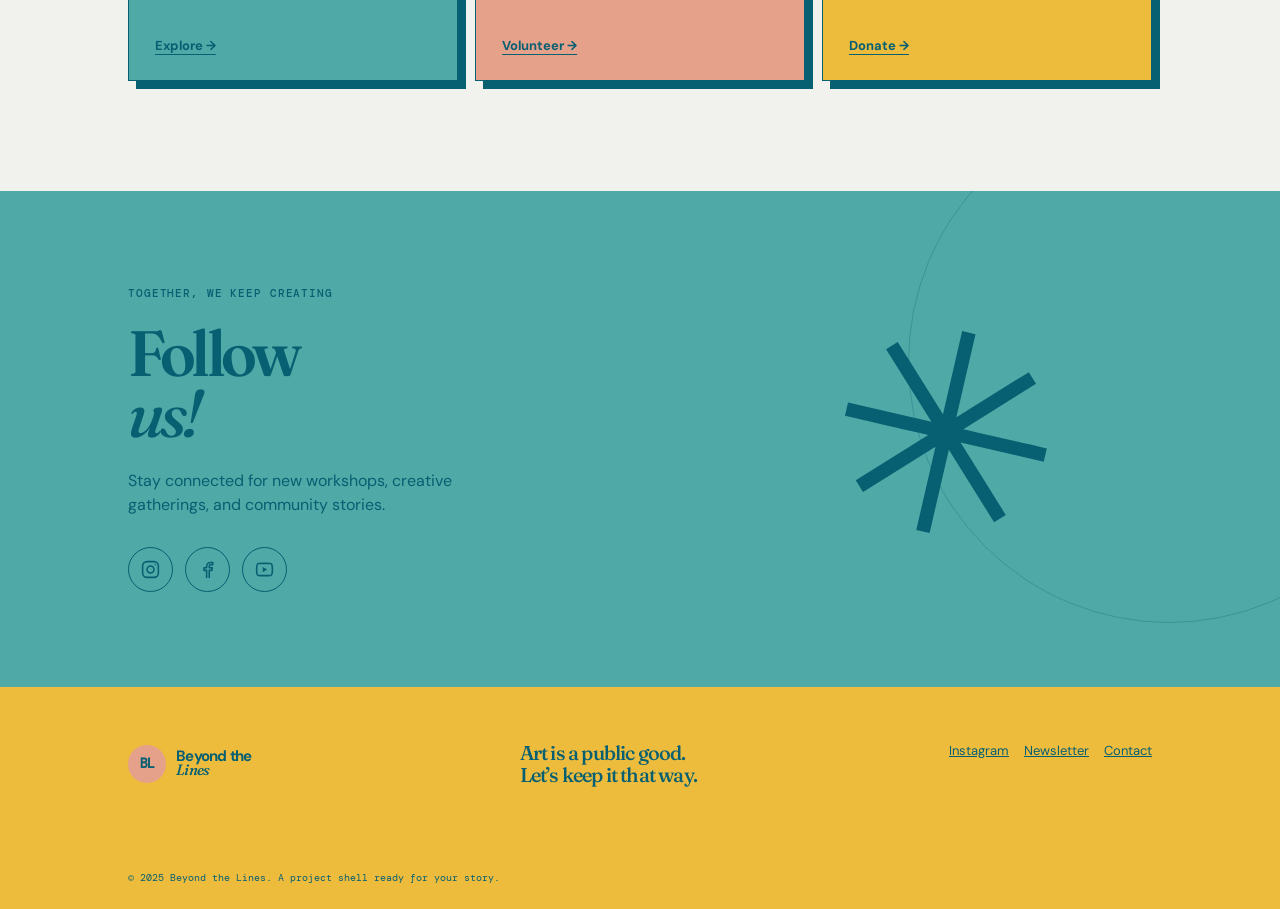
==== commit 99ce8609: "Update title and branding from 'Common Thread Arts' to 'Beyond the Lines'" ====
--- a/index.html
+++ b/index.html
@@ -3,7 +3,7 @@
   <head>
     <meta charset="UTF-8" />
     <meta name="viewport" content="width=device-width, initial-scale=1.0" />
-    <title>Common Thread Arts — Community in Color</title>
+    <title>Beyond the Lines — Community in Color</title>
     <meta name="description" content="A welcoming project shell for an arts nonprofit organization." />
     <link rel="preconnect" href="https://fonts.googleapis.com" />
     <link rel="preconnect" href="https://fonts.gstatic.com" crossorigin />
@@ -12,14 +12,15 @@
     <link rel="stylesheet" href="modern.css" />
     <link rel="stylesheet" href="site-additions.css" />
     <link rel="stylesheet" href="final-touches.css" />
+    <link rel="stylesheet" href="brand-update.css" />
   </head>
   <body>
     <div class="announcement">Applications for the 2025 community artist residency are now open <a href="#get-involved">Learn more →</a></div>
     <header class="site-header">
-      <a class="brand" href="#top" aria-label="Common Thread Arts home"><span class="brand-mark">CT</span><span>Common Thread<br /><i>Arts</i></span></a>
+      <a class="brand" href="#top" aria-label="Beyond the Lines home"><span class="brand-mark">BL</span><span>Beyond the<br /><i>Lines</i></span></a>
       <button class="menu-toggle" aria-label="Open navigation" aria-expanded="false">Menu <span>+</span></button>
       <nav aria-label="Primary navigation">
-        <a href="about.html">About us</a><a href="#programs">Programs</a><a href="#impact">Impact</a><a href="events.html">Events</a>
+        <a href="about.html">About us</a><a href="events.html">Events</a>
         <a class="button button-small" href="#get-involved">Donate <span>↗</span></a>
       </nav>
     </header>
@@ -42,21 +43,7 @@
 
       <section class="why-section">
         <div><p class="eyebrow">Why we’re here</p><h2>Art belongs to<br /><em>all of us.</em></h2></div>
-        <div><p>For some people art is just something that exists in their day to day life, but for others, it is how they process emotions and express their feelings. Although not everyone has this opportunity. They may have grown up in an environment where they didn’t have the supplies or the money to create.</p><p>We believe that everyone deserves a chance to freely express creativity.</p></div>
-      </section>
-
-      <section class="programs" id="programs">
-        <div class="section-heading"><p class="eyebrow">Ways we show up</p><h2>Programs built with<br /><em>our neighbors.</em></h2></div>
-        <div class="program-grid">
-          <article class="program-card orange"><p class="number">01</p><div class="card-illustration hands">✋</div><h3>Open Studio</h3><p>Free materials, shared space, and an open invitation to make something.</p><button class="round-action" data-dialog-title="Open Studio" data-dialog-copy="Drop in, use the materials, and make something alongside your neighbors. Contact us to find the next open studio session." aria-label="Learn about Open Studio">→</button></article>
-          <article class="program-card blue"><p class="number">02</p><div class="card-illustration stars">✦ ✧</div><h3>Young Makers</h3><p>After-school workshops that put young people in the creative lead.</p><button class="round-action" data-dialog-title="Young Makers" data-dialog-copy="Young Makers is an after-school creative space where young people explore new tools, ideas, and ways to share their point of view." aria-label="Learn about Young Makers">→</button></article>
-          <article class="program-card lilac"><p class="number">03</p><div class="card-illustration radio">◉</div><h3>Artist Exchange</h3><p>Resources and relationships for local artists to grow bold ideas.</p><button class="round-action" data-dialog-title="Artist Exchange" data-dialog-copy="Artist Exchange connects local makers with resources, mentorship, and an encouraging community for their next big idea." aria-label="Learn about Artist Exchange">→</button></article>
-        </div>
-      </section>
-
-      <section class="impact" id="impact">
-        <div class="impact-art"><span>art<br />is<br />for</span><strong>all</strong><i>✦</i></div>
-        <div class="impact-copy"><p class="eyebrow">Our impact, together</p><h2>A few things we’re proud to be part of.</h2><div class="stats"><div><strong>14k</strong><span>neighbors creating</span></div><div><strong>260</strong><span>local artists supported</span></div><div><strong>37</strong><span>free workshops each year</span></div></div><a class="text-link" href="#get-involved">See the full impact <span>→</span></a></div>
+        <div><p class="why-it-matters">Why it matters</p><p>For some people art is just something that exists in their day to day life, but for others, it is how they process emotions and express their feelings. Although not everyone has this opportunity. They may have grown up in an environment where they didn’t have the supplies or the money to create.</p><p>We believe that everyone deserves a chance to freely express creativity.</p></div>
       </section>
 
       <section class="events" id="events">
@@ -72,8 +59,8 @@
       <section class="involvement" id="get-involved"><p class="eyebrow">Get involved</p><h2>There’s a place<br /><em>for you here.</em></h2><div class="involvement-grid"><a href="events.html" class="involvement-card"><div class="involvement-photo">ADD WORKSHOP PHOTO</div><span>01</span><h3>Workshops</h3><p>Find a creative gathering and make something with us.</p><b>Explore →</b></a><a href="mailto:hello@commonthreadarts.org?subject=Volunteering" class="involvement-card"><div class="involvement-photo">ADD VOLUNTEER PHOTO</div><span>02</span><h3>Volunteering</h3><p>Give your time, skills, and care to our community.</p><b>Volunteer →</b></a><a href="mailto:hello@commonthreadarts.org?subject=Donation" class="involvement-card"><div class="involvement-photo">ADD DONATION PHOTO</div><span>03</span><h3>Donations</h3><p>Help keep materials, programs, and possibilities free.</p><b>Donate →</b></a></div></section>
       <section class="cta"><div><p class="eyebrow">Together, we keep creating</p><h2>Follow<br /><em>us!</em></h2><p>Stay connected for new workshops, creative gatherings, and community stories.</p><div class="social-icons"><a href="https://instagram.com" target="_blank" rel="noreferrer" aria-label="Instagram"><svg viewBox="0 0 24 24" aria-hidden="true"><rect x="3" y="3" width="18" height="18" rx="5"/><circle cx="12" cy="12" r="4"/><circle cx="17.5" cy="6.5" r=".8" class="fill"/></svg></a><a href="https://facebook.com" target="_blank" rel="noreferrer" aria-label="Facebook"><svg viewBox="0 0 24 24" aria-hidden="true"><path d="M14 21v-8h3l.5-3H14V8.2c0-.9.3-1.6 1.7-1.6H18V4a28 28 0 0 0-2.1-.1C12.8 3.9 11 5.7 11 8.8V10H8v3h3v8"/></svg></a><a href="https://youtube.com" target="_blank" rel="noreferrer" aria-label="YouTube"><svg viewBox="0 0 24 24" aria-hidden="true"><path d="M21 12s0-3.4-.4-5c-.2-.9-.9-1.6-1.8-1.8C17.3 5 12 5 12 5s-5.3 0-6.8.2c-.9.2-1.6.9-1.8 1.8C3 8.6 3 12 3 12s0 3.4.4 5c.2.9.9 1.6 1.8 1.8C6.7 19 12 19 12 19s5.3 0 6.8-.2c.9-.2 1.6-.9 1.8-1.8.4-1.6.4-5 .4-5Z"/><path d="m10 15 5-3-5-3v6Z" class="fill"/></svg></a></div></div><div class="cta-star">✳</div></section>
     </main>
-    <footer><a class="brand" href="#top"><span class="brand-mark">CT</span><span>Common Thread<br /><i>Arts</i></span></a><p>Art is a public good. Let’s keep it that way.</p><div><a href="https://instagram.com" target="_blank" rel="noreferrer">Instagram</a><button class="footer-link" data-newsletter>Newsletter</button><a href="mailto:hello@commonthreadarts.org">Contact</a></div><small>© 2025 Common Thread Arts. A project shell ready for your story.</small></footer>
-    <dialog class="info-dialog" aria-labelledby="dialog-title"><button class="dialog-close" aria-label="Close">×</button><p class="eyebrow">Common Thread Arts</p><h2 id="dialog-title"></h2><p id="dialog-copy"></p><a class="button" href="mailto:hello@commonthreadarts.org">Contact us <span>↗</span></a></dialog>
+    <footer><a class="brand" href="#top"><span class="brand-mark">BL</span><span>Beyond the<br /><i>Lines</i></span></a><p>Art is a public good. Let’s keep it that way.</p><div><a href="https://instagram.com" target="_blank" rel="noreferrer">Instagram</a><button class="footer-link" data-newsletter>Newsletter</button><a href="mailto:hello@commonthreadarts.org">Contact</a></div><small>© 2025 Beyond the Lines. A project shell ready for your story.</small></footer>
+    <dialog class="info-dialog" aria-labelledby="dialog-title"><button class="dialog-close" aria-label="Close">×</button><p class="eyebrow">Beyond the Lines</p><h2 id="dialog-title"></h2><p id="dialog-copy"></p><a class="button" href="mailto:hello@commonthreadarts.org">Contact us <span>↗</span></a></dialog>
     <dialog class="info-dialog newsletter-dialog" aria-labelledby="newsletter-title"><button class="dialog-close" aria-label="Close">×</button><p class="eyebrow">Stay in the loop</p><h2 id="newsletter-title">Make more with us.</h2><p>Get upcoming workshops, events, and community stories in your inbox.</p><form class="newsletter-form"><label for="email">Email address</label><input id="email" type="email" placeholder="you@email.com" required /><button class="button" type="submit">Sign me up <span>→</span></button></form><p class="form-success" hidden>Thank you — you’re on the list!</p></dialog>
     <script src="script.js"></script>
   </body>
